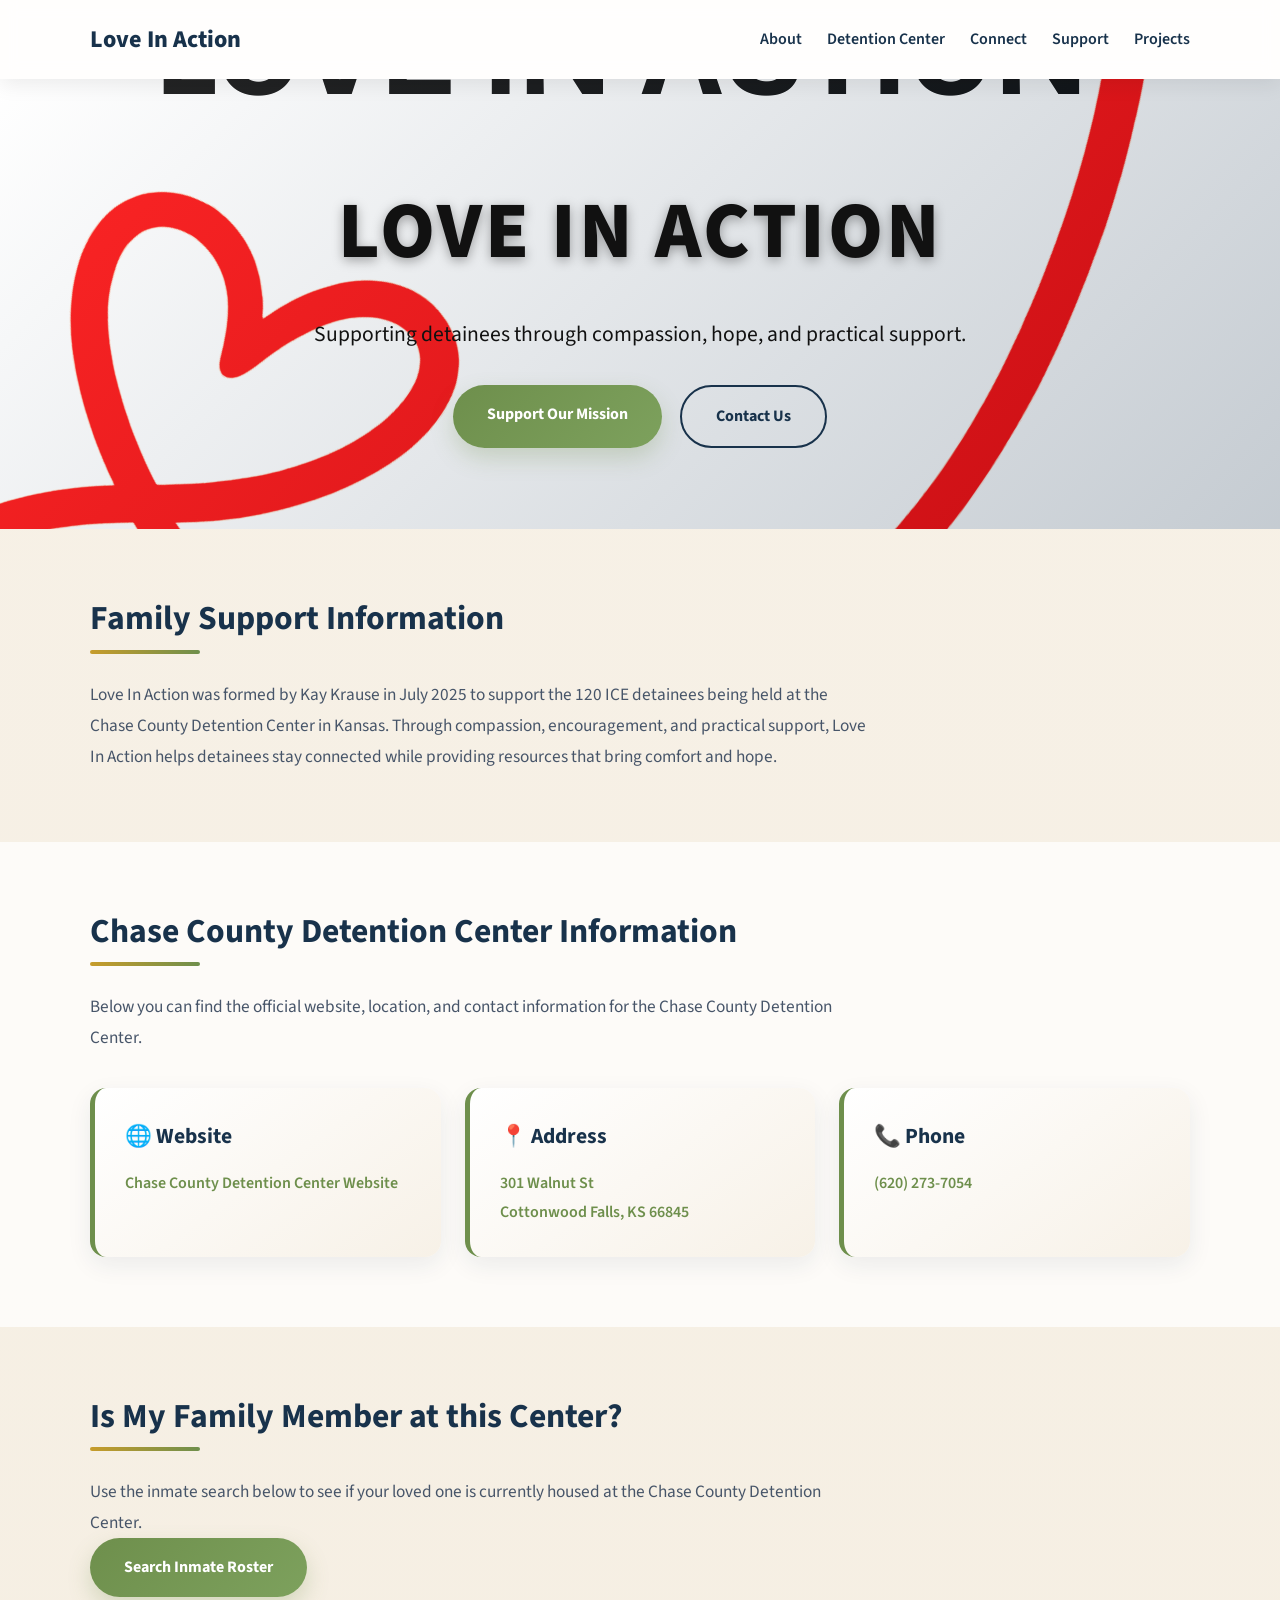
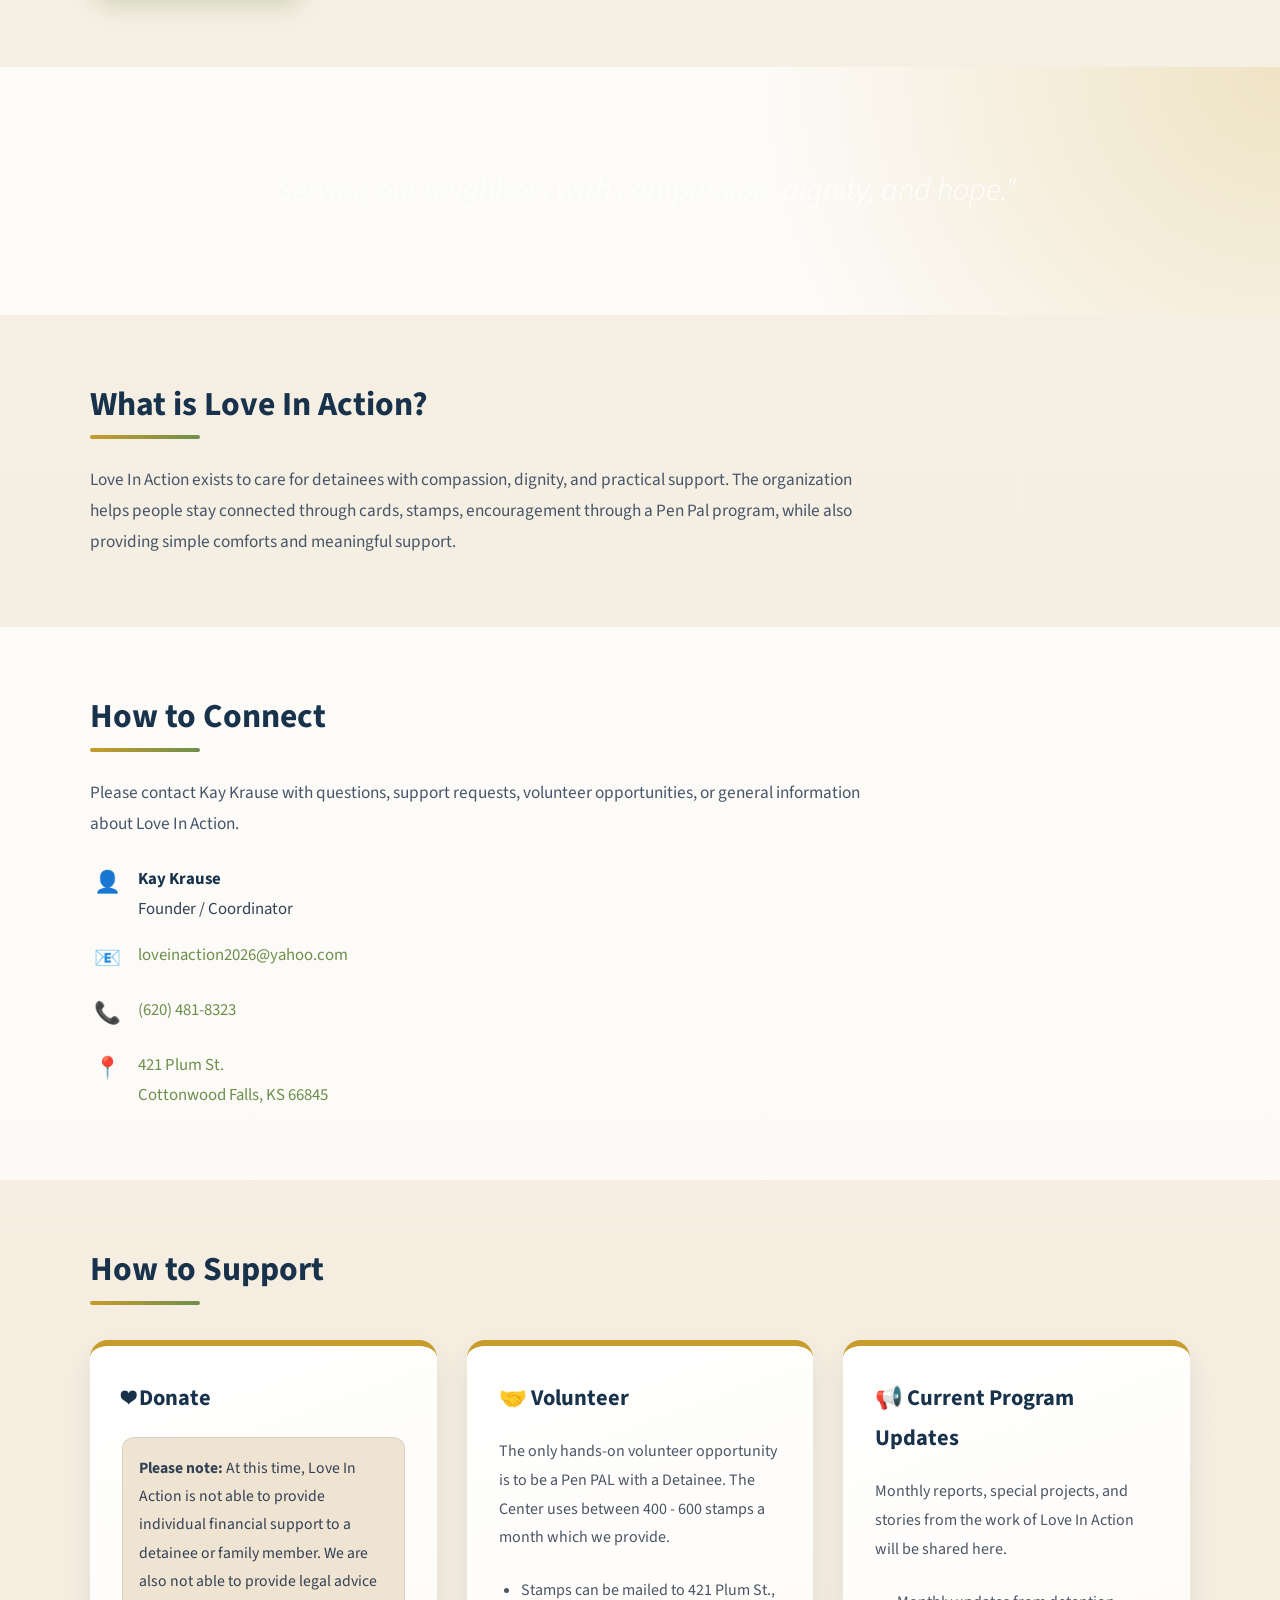
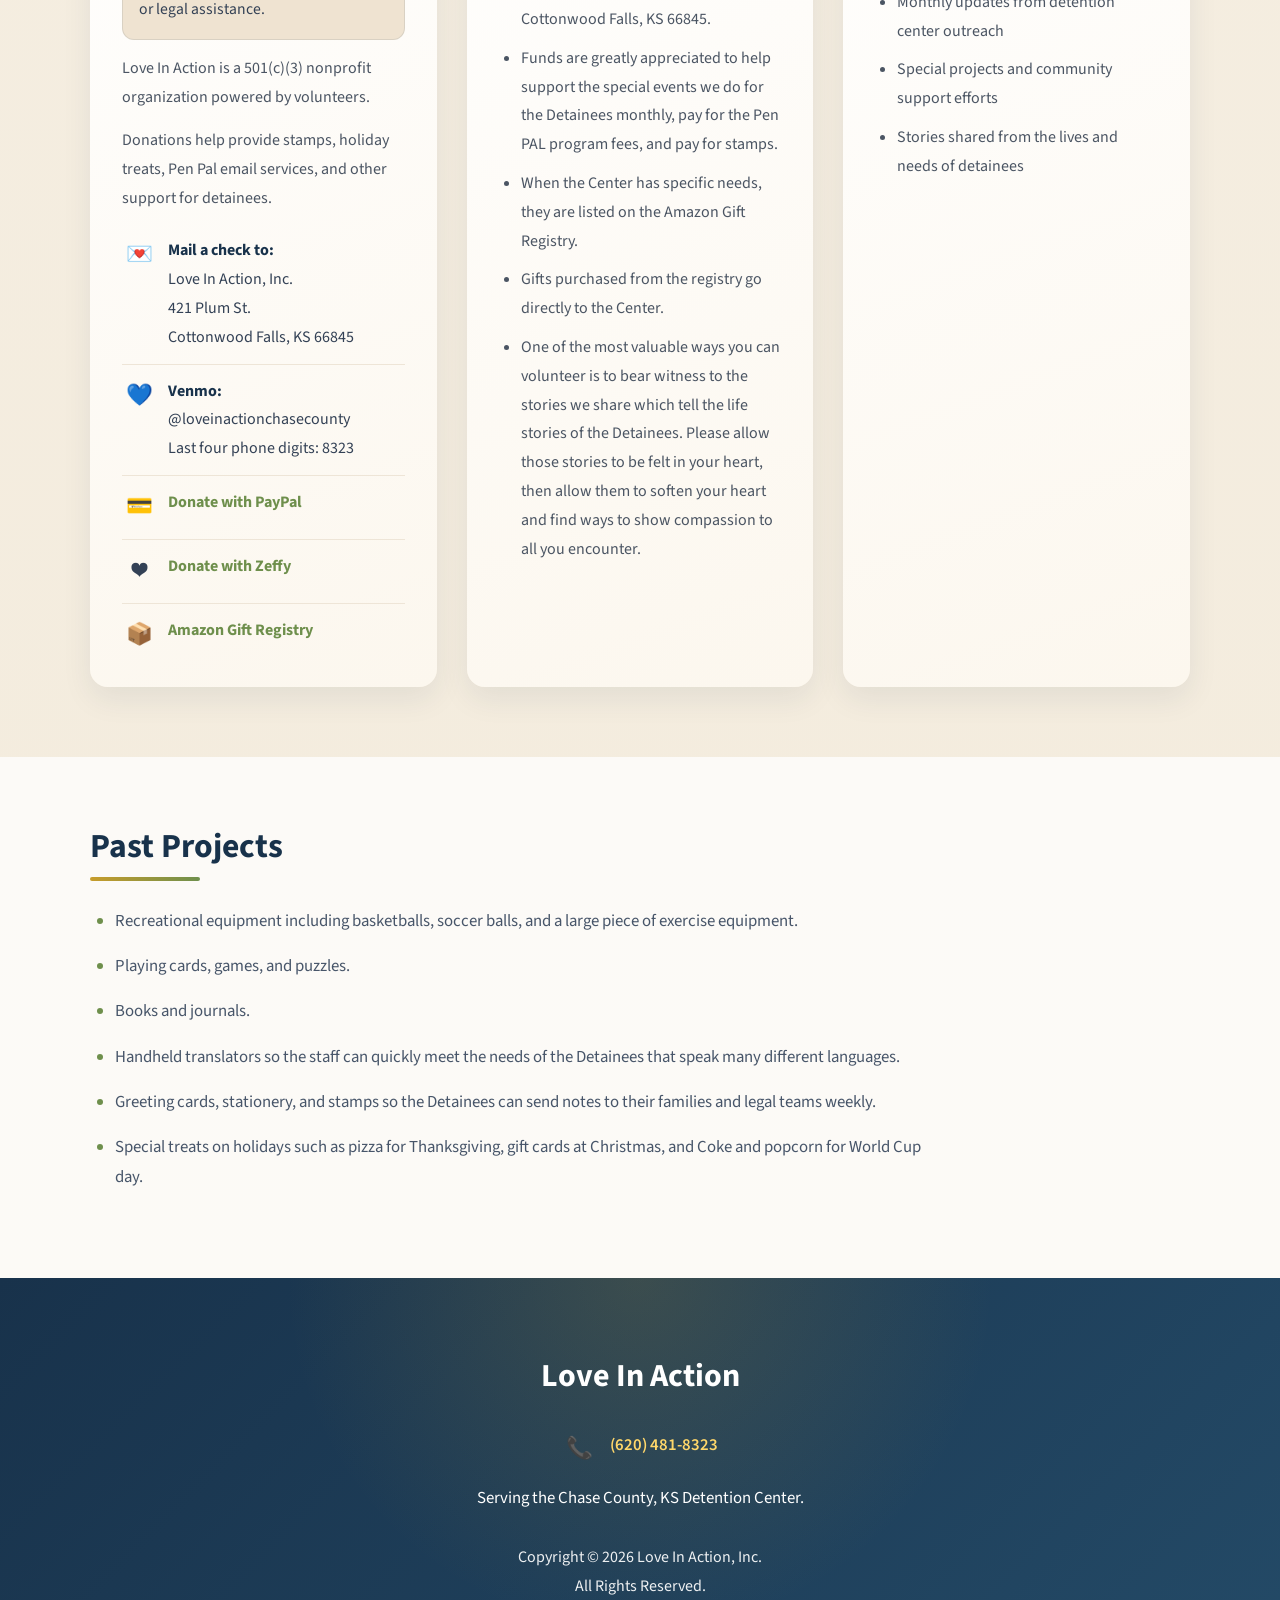
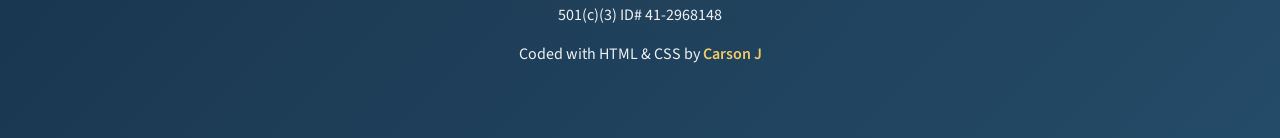
==== Love In Action/loveinaction.html @ fd1e472f "Add files via upload" ====
<!--
  Copyright (c) 2026 Love In Action, LLC. All rights reserved.
  Proprietary and Confidential. Unauthorized copying or distribution is strictly prohibited.
-->

<!DOCTYPE html>
<html lang="en">

<head>

    <meta charset="UTF-8">

    <meta name="viewport" content="width=device-width, initial-scale=1.0">

    <title>Love In Action</title>


    <meta name="description"
        content="Love In Action provides compassion, encouragement, and practical support for detainees at the Chase County Detention Center.">


    <link rel="preconnect" href="https://fonts.googleapis.com">

    <link rel="preconnect" href="https://fonts.gstatic.com" crossorigin>


    <link href="https://fonts.googleapis.com/css2?family=Source+Sans+3:wght@300;400;600;700;800&display=swap"
        rel="stylesheet">


    <link rel="stylesheet" href="style.css">


</head>



<body>


    <!-- Navigation -->

    <nav class="navbar">

        <div class="container nav-container">


            <a href="#" class="logo">
                Love In Action
            </a>


            <ul class="nav-links">

                <li>
                    <a href="#about">
                        About
                    </a>
                </li>


                <li>
                    <a href="#detention">
                        Detention Center
                    </a>
                </li>


                <li>
                    <a href="#connect">
                        Connect
                    </a>
                </li>


                <li>
                    <a href="#support">
                        Support
                    </a>
                </li>


                <li>
                    <a href="#projects">
                        Projects
                    </a>
                </li>


            </ul>


        </div>

    </nav>




    <!-- Hero Section -->


    <header class="hero">


        <img src="loveinactionbanner.png" alt="Love In Action Banner">



        <div class="overlay"></div>




        <div class="hero-content">


            <h1>
                LOVE IN ACTION
            </h1>



            <p>
                Supporting detainees through compassion, hope,
                and practical support.
            </p>




            <div class="hero-buttons">


                <a href="#support" class="big-link">
                    Support Our Mission
                </a>



                <a href="#connect" class="hero-secondary">
                    Contact Us
                </a>



            </div>



        </div>



    </header>
    <!-- About Love In Action -->

    <section id="about">

        <div class="container">


            <h2 class="section-title">
                Family Support Information
            </h2>


            <div class="divider"></div>



            <p class="lead">

                Love In Action was formed by Kay Krause in July 2025 to support
                the 120 ICE detainees being held at the Chase County Detention
                Center in Kansas.

                Through compassion, encouragement, and practical support,
                Love In Action helps detainees stay connected while providing
                resources that bring comfort and hope.

            </p>


        </div>

    </section>






    <!-- Detention Center Information -->


    <section id="detention">


        <div class="container">



            <h2 class="section-title">
                Chase County Detention Center Information
            </h2>



            <div class="divider"></div>



            <p class="lead">

                Below you can find the official website, location, and contact
                information for the Chase County Detention Center.

            </p>




            <div class="info-grid">



                <div class="info-card">


                    <h3>
                        🌐 Website
                    </h3>



                    <a href="https://chasejail.com" target="_blank">

                        Chase County Detention Center Website

                    </a>



                </div>







                <div class="info-card">


                    <h3>
                        📍 Address
                    </h3>



                    <a href="https://www.google.com/maps/place/Chase+County+Detention+Center/" target="_blank">


                        301 Walnut St
                        <br>
                        Cottonwood Falls, KS 66845


                    </a>



                </div>








                <div class="info-card">


                    <h3>
                        📞 Phone
                    </h3>



                    <a href="tel:+16202737054">

                        (620) 273-7054

                    </a>



                </div>





            </div>



        </div>


    </section>







    <!-- Inmate Search -->


    <section>


        <div class="container">



            <h2 class="section-title">

                Is My Family Member at this Center?

            </h2>



            <div class="divider"></div>



            <p class="lead">


                Use the inmate search below to see if your loved one is
                currently housed at the Chase County Detention Center.


            </p>




            <a class="big-link" href="http://inmates.bluhorse.com/#" target="_blank">


                Search Inmate Roster


            </a>




        </div>



    </section>
    <!-- Quote Section -->

    <section class="quote">


        <p>
            "Serving our neighbors with compassion, dignity, and hope."
        </p>


    </section>







    <!-- What is Love In Action -->


    <section>


        <div class="container">



            <h2 class="section-title">
                What is Love In Action?
            </h2>



            <div class="divider"></div>




            <p class="lead">

                Love In Action exists to care for detainees with compassion,
                dignity, and practical support.

                The organization helps people stay connected through cards,
                stamps, encouragement through a Pen Pal program, while also
                providing simple comforts and meaningful support.

            </p>




        </div>



    </section>








    <!-- Connect Section -->


    <section id="connect" class="contact-section">


        <div class="container">



            <h2 class="section-title">

                How to Connect

            </h2>




            <div class="divider"></div>





            <p class="lead">

                Please contact Kay Krause with questions, support requests,
                volunteer opportunities, or general information about
                Love In Action.

            </p>







            <div class="contact-list">






                <div class="contact-item">


                    <div class="contact-icon">
                        👤
                    </div>



                    <div>

                        <strong>
                            Kay Krause
                        </strong>


                        <br>


                        Founder / Coordinator


                    </div>



                </div>









                <div class="contact-item">


                    <div class="contact-icon">
                        📧
                    </div>



                    <div>


                        <a href="mailto:loveinaction2026@yahoo.com">

                            loveinaction2026@yahoo.com

                        </a>


                    </div>



                </div>









                <div class="contact-item">


                    <div class="contact-icon">
                        📞
                    </div>



                    <div>


                        <a href="tel:+16204818323">

                            (620) 481-8323

                        </a>


                    </div>



                </div>









                <div class="contact-item">


                    <div class="contact-icon">
                        📍
                    </div>



                    <div>



                        <a href="https://www.google.com/maps/place/421+Plum+St,+Cottonwood+Falls,+KS+66845"
                            target="_blank">


                            421 Plum St.
                            <br>
                            Cottonwood Falls, KS 66845


                        </a>




                    </div>



                </div>





            </div>




        </div>



    </section>
    <!-- Support Section -->

    <section id="support">


        <div class="container">



            <h2 class="section-title">

                How to Support

            </h2>



            <div class="divider"></div>





            <div class="support-grid">







                <!-- Donate Box -->


                <div class="support-box">


                    <h3>
                        ❤️ Donate
                    </h3>





                    <div class="support-note">


                        <strong>
                            Please note:
                        </strong>


                        At this time, Love In Action is not able to provide
                        individual financial support to a detainee or family
                        member. We are also not able to provide legal advice
                        or legal assistance.



                    </div>







                    <p>

                        Love In Action is a 501(c)(3) nonprofit organization
                        powered by volunteers.

                    </p>





                    <p>

                        Donations help provide stamps, holiday treats,
                        Pen Pal email services, and other support for detainees.

                    </p>







                    <div class="support-list">





                        <div class="support-item">


                            <div class="contact-icon">
                                💌
                            </div>


                            <div>

                                <strong>
                                    Mail a check to:
                                </strong>

                                <br>

                                Love In Action, Inc.

                                <br>

                                421 Plum St.

                                <br>

                                Cottonwood Falls, KS 66845


                            </div>


                        </div>








                        <div class="support-item">


                            <div class="contact-icon">
                                💙
                            </div>


                            <div>


                                <strong>
                                    Venmo:
                                </strong>

                                @loveinactionchasecounty

                                <br>

                                Last four phone digits: 8323


                            </div>


                        </div>








                        <div class="support-item">


                            <div class="contact-icon">
                                💳
                            </div>


                            <div>


                                <a class="support-link"
                                    href="https://www.paypal.com/donate?hosted_button_id=HRTGHYSHV28CL" target="_blank">


                                    Donate with PayPal


                                </a>


                            </div>


                        </div>








                        <div class="support-item">


                            <div class="contact-icon">
                                ❤️
                            </div>


                            <div>


                                <a class="support-link"
                                    href="https://www.zeffy.com/en-US/donation-form/donate-to-support-detainees"
                                    target="_blank">


                                    Donate with Zeffy


                                </a>


                            </div>


                        </div>








                        <div class="support-item">


                            <div class="contact-icon">
                                📦
                            </div>


                            <div>


                                <a class="support-link"
                                    href="https://www.amazon.com/registries/gl/guest-view/3J2NM0H5QMDOJ"
                                    target="_blank">


                                    Amazon Gift Registry


                                </a>


                            </div>


                        </div>






                    </div>




                </div>









                <!-- Volunteer Box -->



                <div class="support-box">


                    <h3>
                        🤝 Volunteer
                    </h3>





                    <p>

                        The only hands-on volunteer opportunity is to be a Pen PAL
                        with a Detainee.

                        The Center uses between 400 - 600 stamps a month which
                        we provide.

                    </p>






                    <ul>


                        <li>

                            Stamps can be mailed to
                            421 Plum St., Cottonwood Falls, KS 66845.

                        </li>



                        <li>

                            Funds are greatly appreciated to help support the
                            special events we do for the Detainees monthly,
                            pay for the Pen PAL program fees, and pay for stamps.

                        </li>




                        <li>

                            When the Center has specific needs, they are listed
                            on the Amazon Gift Registry.

                        </li>




                        <li>

                            Gifts purchased from the registry go directly to
                            the Center.

                        </li>




                        <li>

                            One of the most valuable ways you can volunteer is
                            to bear witness to the stories we share which tell
                            the life stories of the Detainees.

                            Please allow those stories to be felt in your heart,
                            then allow them to soften your heart and find ways
                            to show compassion to all you encounter.

                        </li>



                    </ul>




                </div>









                <!-- Program Updates -->



                <div class="support-box">


                    <h3>
                        📢 Current Program Updates
                    </h3>




                    <p>

                        Monthly reports, special projects, and stories from the
                        work of Love In Action will be shared here.

                    </p>





                    <ul>


                        <li>
                            Monthly updates from detention center outreach
                        </li>


                        <li>
                            Special projects and community support efforts
                        </li>


                        <li>
                            Stories shared from the lives and needs of detainees
                        </li>


                    </ul>





                </div>





            </div>




        </div>



    </section>
    <!-- Past Projects -->

    <section id="projects">


        <div class="container">


            <h2 class="section-title">

                Past Projects

            </h2>



            <div class="divider"></div>





            <ul class="project-list">


                <li>

                    Recreational equipment including basketballs, soccer balls,
                    and a large piece of exercise equipment.

                </li>




                <li>

                    Playing cards, games, and puzzles.

                </li>





                <li>

                    Books and journals.

                </li>





                <li>

                    Handheld translators so the staff can quickly meet the needs
                    of the Detainees that speak many different languages.

                </li>





                <li>

                    Greeting cards, stationery, and stamps so the Detainees can
                    send notes to their families and legal teams weekly.

                </li>





                <li>

                    Special treats on holidays such as pizza for Thanksgiving,
                    gift cards at Christmas, and Coke and popcorn for World Cup day.

                </li>




            </ul>





        </div>


    </section>









    <!-- Footer -->


    <footer>



        <div class="container">



            <div class="footer-content">






                <h2 class="footerh2">

                    Love In Action

                </h2>







                <div class="footer-contact">






                    <div class="contact-item">


                        <div class="contact-icon">

                            📞

                        </div>



                        <div>


                            <a href="tel:+16204818323">

                                (620) 481-8323

                            </a>


                        </div>



                    </div>








                    <div class="contact-item">


                        <div>


                            Serving the Chase County, KS Detention Center.

                        </div>


                    </div>






                </div>









                <p>


                    Copyright © 2026 Love In Action, Inc.

                    <br>

                    All Rights Reserved.

                    <br>

                    501(c)(3) ID# 41-2968148


                </p>









                <p>


                    Coded with HTML & CSS by


                    <a href="https://www.youtube.com/@hisqueezy" target="_blank">


                        Carson J


                    </a>



                </p>






            </div>





        </div>



    </footer>







</body>

</html>
---- Love In Action/style.css ----
/*
 * Copyright (c) 2026 Love In Action, LLC. All rights reserved.
 * Proprietary and Confidential. Unauthorized copying or distribution is strictly prohibited.
 */


/* ==========================
   LOVE IN ACTION WEBSITE
   CSS PART 1
========================== */


:root {

    --navy: #18324b;
    --green: #6e8f4c;
    --gold: #c79c2b;
    --cream: #f7f1e7;
    --white: #ffffff;
    --text: #334155;
    --soft: #efe3d1;

}






/* Reset */


* {

    margin: 0;
    padding: 0;
    box-sizing: border-box;

}





html {

    scroll-behavior: smooth;

}





body {

    font-family: 'Source Sans 3', sans-serif;

    background:
    linear-gradient(
        180deg,
        var(--cream),
        #f3ebdc
    );

    color: var(--text);

    line-height: 1.8;

    -webkit-font-smoothing: antialiased;

}






img {

    max-width: 100%;

    display: block;

}






a {

    color: var(--green);

    text-decoration: none;

    transition: 0.25s ease;

}





a:hover {

    color: var(--navy);

}







/* Container */


.container {

    width: min(1100px, 92%);

    margin: auto;

}







/* Sections */


section {

    padding: 70px 0;

}





section:nth-child(even) {

    background:
    rgba(
        255,
        255,
        255,
        0.75
    );

}







/* Navigation */


.navbar {

    position: sticky;

    top: 0;

    z-index: 100;

    background:
    rgba(
        255,
        255,
        255,
        0.92
    );

    backdrop-filter: blur(8px);

    box-shadow:
    0 5px 20px rgba(0,0,0,0.08);

}







.nav-container {

    display: flex;

    justify-content: space-between;

    align-items: center;

    padding: 18px 0;

}







.logo {

    font-size: 1.5rem;

    font-weight: 800;

    color: var(--navy);

}







.nav-links {

    list-style: none;

    display: flex;

    gap: 25px;

}







.nav-links a {

    font-weight: 600;

    color: var(--navy);

}







.nav-links a:hover {

    color: var(--green);

}







/* Titles */


.section-title {

    font-size: 2.1rem;

    color: var(--navy);

    font-weight: 700;

    line-height: 1.2;

    margin-bottom: 10px;

}







.divider {

    width: 110px;

    height: 4px;

    background:
    linear-gradient(
        90deg,
        var(--gold),
        var(--green)
    );

    border-radius: 50px;

    margin-bottom: 25px;

}







.lead {

    max-width: 780px;

    font-size: 1.08rem;

    color: #475569;

}

/* ==========================
   CSS PART 2
   HERO + QUOTE
========================== */





/* Hero Section */


.hero {

    position: relative;

    height: 450px;

    overflow: hidden;

    display: flex;

    justify-content: center;

    align-items: center;

}







.hero img {

    position: absolute;

    inset: 0;

    width: 100%;

    height: 100%;

    object-fit: cover;

    filter:
    saturate(1.15)
    brightness(1.05);

}







.overlay {

    position: absolute;

    inset: 0;


    background:
    linear-gradient(
        135deg,
        rgba(255,255,255,0.15),
        rgba(24,50,75,0.25)
    );

}







.hero-content {

    position: relative;

    z-index: 2;

    text-align: center;

    color: #111;

    padding: 20px;

}







.hero-content h1 {

    font-size:
    clamp(
        2.8rem,
        7vw,
        5rem
    );


    font-weight: 800;

    letter-spacing: 3px;

    margin-bottom: 12px;


    text-shadow:
    0 3px 12px rgba(0,0,0,0.35);

}







.hero-content p {

    font-size: 1.35rem;

    font-weight: 400;

    max-width: 700px;

    margin: auto;

}







/* Hero Buttons */


.hero-buttons {

    margin-top: 30px;

    display: flex;

    justify-content: center;

    gap: 18px;

    flex-wrap: wrap;

}







.big-link {


    display: inline-block;


    padding:
    15px 34px;


    background:
    linear-gradient(
        135deg,
        var(--green),
        #7da15d
    );


    color: white;


    font-weight: 700;


    border-radius: 999px;


    box-shadow:
    0 10px 22px rgba(110,143,76,0.25);


    transition: 0.3s ease;


}







.big-link:hover {

    background:
    linear-gradient(
        135deg,
        var(--navy),
        #294f6e
    );

    color:white;

    transform:
    translateY(-3px);

}







.hero-secondary {


    display: inline-block;


    padding:
    15px 34px;


    border-radius:999px;


    border:
    2px solid var(--navy);


    color:var(--navy);


    font-weight:700;


    transition:0.3s ease;


}







.hero-secondary:hover {


    background:var(--navy);

    color:white;


}










/* Quote Section */


.quote {


    padding:
    95px 25px;


    text-align:center;


    background:
    linear-gradient(
        135deg,
        var(--navy),
        #2b4e6b
    );


    color:white;


    position:relative;


    overflow:hidden;


}







.quote::before {


    content:"";


    position:absolute;


    inset:0;


    background:
    radial-gradient(
        circle at top right,
        rgba(199,156,43,0.25),
        transparent 40%
    );


}







.quote p {


    position:relative;


    z-index:1;


    font-size:2rem;


    font-style:italic;


    font-weight:300;


    max-width:850px;


    margin:auto;


}

/* ==========================
   CSS PART 3
   CARDS + CONTACT + SUPPORT
========================== */






/* Detention Info Cards */


.info-grid {

    display:grid;

    grid-template-columns:
    repeat(
        auto-fit,
        minmax(260px,1fr)
    );

    gap:24px;

    margin-top:35px;

}







.info-card {

    padding:30px;


    background:
    linear-gradient(
        145deg,
        #ffffff,
        #f7f1e7
    );


    border-left:
    5px solid var(--green);


    border-radius:16px;


    box-shadow:
    0 8px 24px rgba(24,50,75,0.08);


    transition:0.3s ease;


}







.info-card:hover {


    transform:
    translateY(-5px);


    box-shadow:
    0 16px 35px rgba(24,50,75,0.14);


}







.info-card h3 {


    color:var(--navy);


    font-size:1.35rem;


    margin-bottom:12px;


}







.info-card a {


    display:block;


    font-weight:600;


}









/* Contact Section */


.contact-list {


    display:flex;


    flex-direction:column;


    gap:16px;


    margin-top:25px;


}







.contact-item {


    display:flex;


    align-items:flex-start;


    gap:14px;


    font-size:1.05rem;


}







.contact-icon {


    width:34px;


    text-align:center;


    font-size:1.35rem;


    flex-shrink:0;


}







.contact-item strong {


    color:var(--navy);


}









/* Support Grid */


.support-grid {


    display:grid;


    grid-template-columns:
    repeat(
        auto-fit,
        minmax(280px,1fr)
    );


    gap:30px;


    margin-top:35px;


}







.support-box {


    padding:32px;


    background:
    linear-gradient(
        160deg,
        #ffffff,
        #fcf7ee
    );


    border-top:
    6px solid var(--gold);


    border-radius:18px;


    box-shadow:
    0 12px 30px rgba(24,50,75,0.08);


    display:flex;


    flex-direction:column;


    gap:14px;


}







.support-box h3 {


    color:var(--navy);


    font-size:1.4rem;


    margin-bottom:5px;


}







.support-box p,
.support-box li {


    color:#4b5563;


}







.support-box ul {


    padding-left:22px;


    margin-top:10px;


}







.support-box li {


    margin-bottom:10px;


}









/* Donation Notice */


.support-note {


    background:
    var(--soft);


    border:
    1px solid rgba(24,50,75,0.1);


    padding:16px;


    border-radius:12px;


    font-size:.98rem;


}









/* Support Items */


.support-list {


    display:flex;


    flex-direction:column;


    gap:12px;


    margin-top:10px;


}







.support-item {


    display:flex;


    align-items:flex-start;


    gap:12px;


    padding-top:12px;


    border-top:
    1px solid #eee5d7;


}







.support-item:first-child {


    border-top:none;


    padding-top:0;


}







.support-item strong {


    color:var(--navy);


}







.support-link {


    font-weight:700;


}

/* ==========================
   CSS PART 4
   PROJECTS + FOOTER
========================== */






/* Past Projects */


.project-list {


    max-width:850px;


    padding-left:25px;


    margin-top:25px;


}







.project-list li {


    margin-bottom:15px;


    color:#475569;


    font-size:1.05rem;


}







.project-list li::marker {


    color:var(--green);


    font-weight:bold;


}









/* Footer */


footer {


    background:
    linear-gradient(
        135deg,
        var(--navy),
        #244b68
    );


    color:white;


    padding:
    70px 20px 60px;


    text-align:center;


    position:relative;


    overflow:hidden;


}







footer::before {


    content:"";


    position:absolute;


    inset:0;


    background:
    radial-gradient(
        circle at top center,
        rgba(199,156,43,0.18),
        transparent 45%
    );


}







.footer-content {


    max-width:600px;


    margin:auto;


    position:relative;


    z-index:1;


}







.footerh2 {


    font-size:2rem;


    margin-bottom:15px;


}







.footer-contact {


    display:flex;


    flex-direction:column;


    align-items:center;


    gap:14px;


    margin:
    25px auto 30px;


}







.footer-contact .contact-item {


    justify-content:center;


    text-align:center;


}







footer p {


    opacity:.92;


    margin:10px 0;


}







footer a {


    color:#ffd76a;


    font-weight:600;


}







footer a:hover {


    color:white;


}

/* ==========================
   CSS PART 5
   MOBILE + FINAL TOUCHES
========================== */





/* Smooth Button Animation */


.big-link,
.hero-secondary,
.info-card,
.support-box {

    transition:
    transform 0.3s ease,
    box-shadow 0.3s ease;

}








/* Mobile Responsive */


@media (max-width:768px) {



    .navbar {

        position:relative;

    }




    .nav-container {


        flex-direction:column;


        gap:15px;


    }






    .nav-links {


        flex-wrap:wrap;


        justify-content:center;


        gap:15px;


    }







    .hero {


        height:350px;


    }







    .hero-content h1 {


        font-size:2.5rem;


        letter-spacing:1px;


    }







    .hero-content p {


        font-size:1.1rem;


    }







    .hero-buttons {


        flex-direction:column;


        align-items:center;


    }







    .big-link,
    .hero-secondary {


        width:90%;


        text-align:center;


    }







    .section-title {


        font-size:1.8rem;


    }







    .quote p {


        font-size:1.45rem;


    }







    .contact-item {


        font-size:1rem;


    }







    .support-grid,
    .info-grid {


        grid-template-columns:1fr;


    }





}









/* Small Phones */


@media (max-width:480px) {



    body {


        line-height:1.7;


    }







    .container {


        width:94%;


    }







    section {


        padding:50px 0;


    }







    .hero {


        height:300px;


    }







    .hero-content h1 {


        font-size:2rem;


    }







    .hero-content p {


        font-size:.95rem;


    }







    .support-box {


        padding:24px;


    }







    .info-card {


        padding:22px;


    }







    footer {


        padding:
        55px 15px;


    }


}
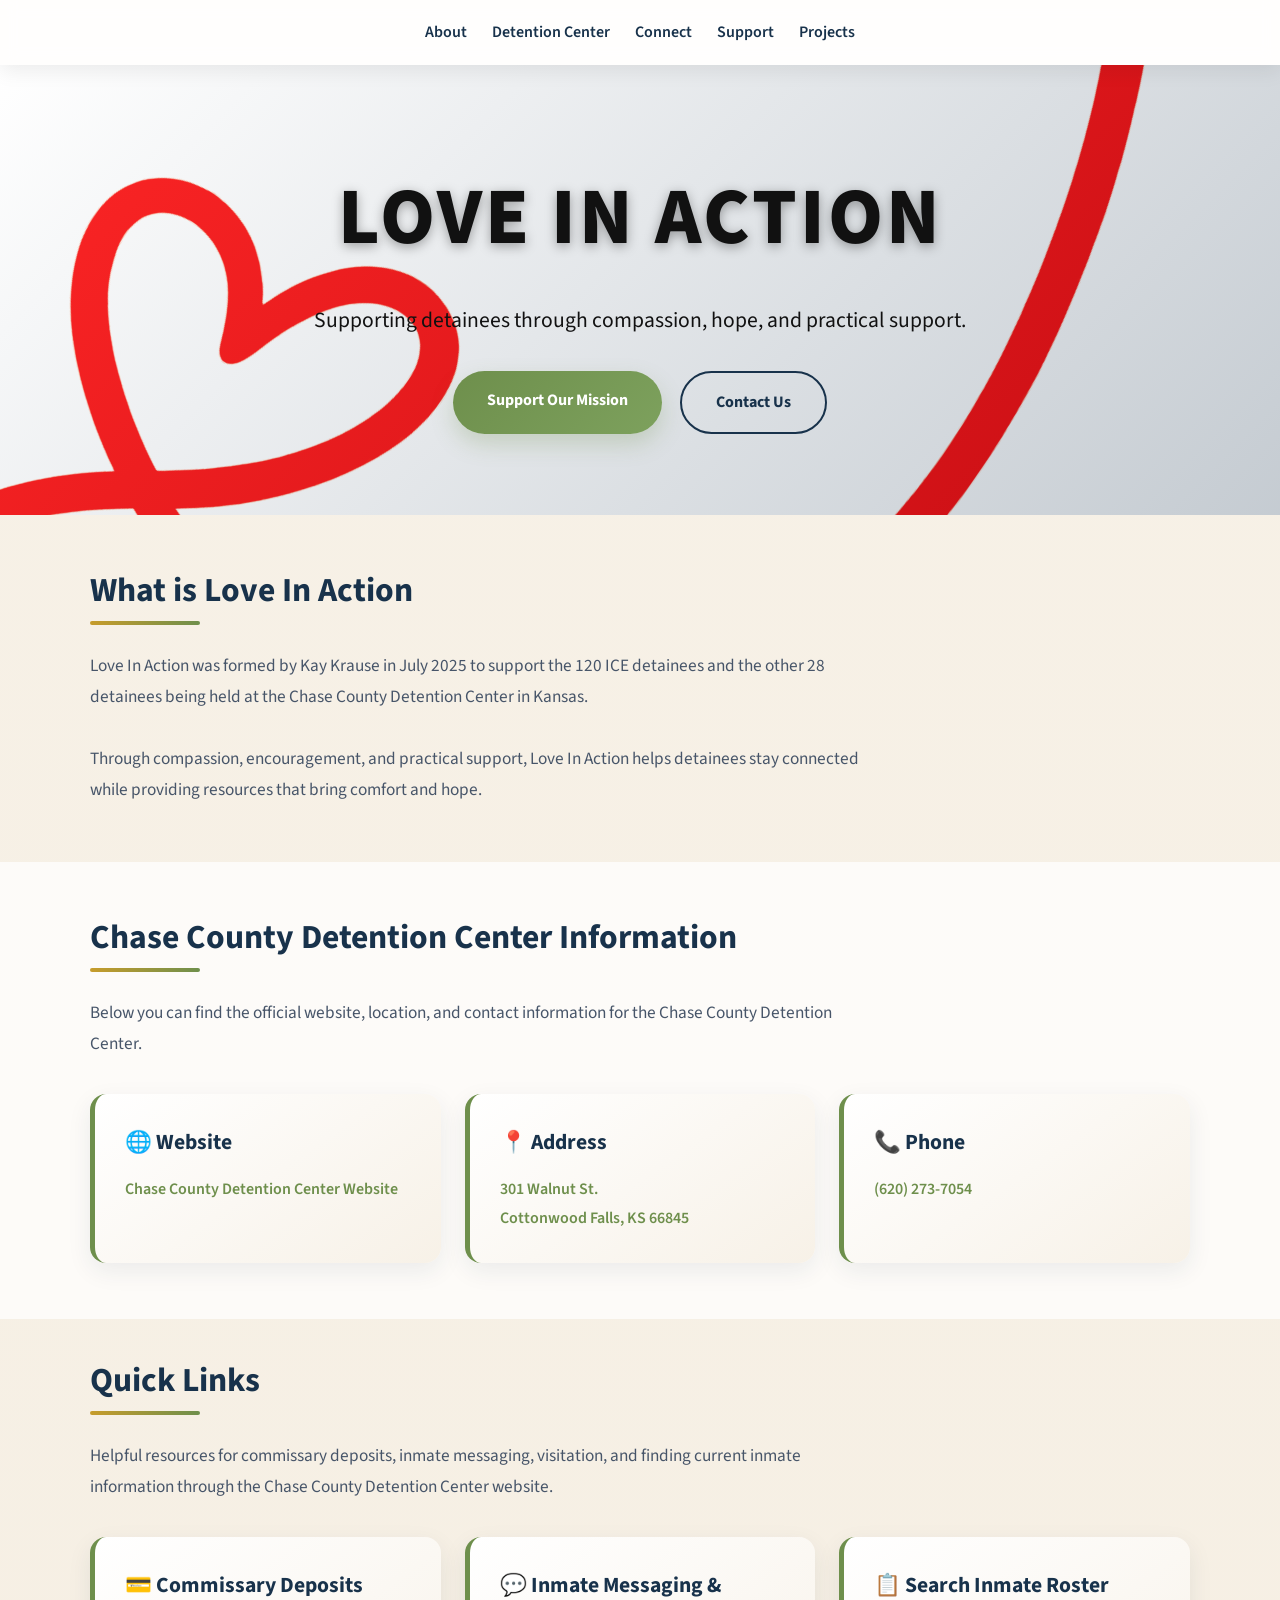
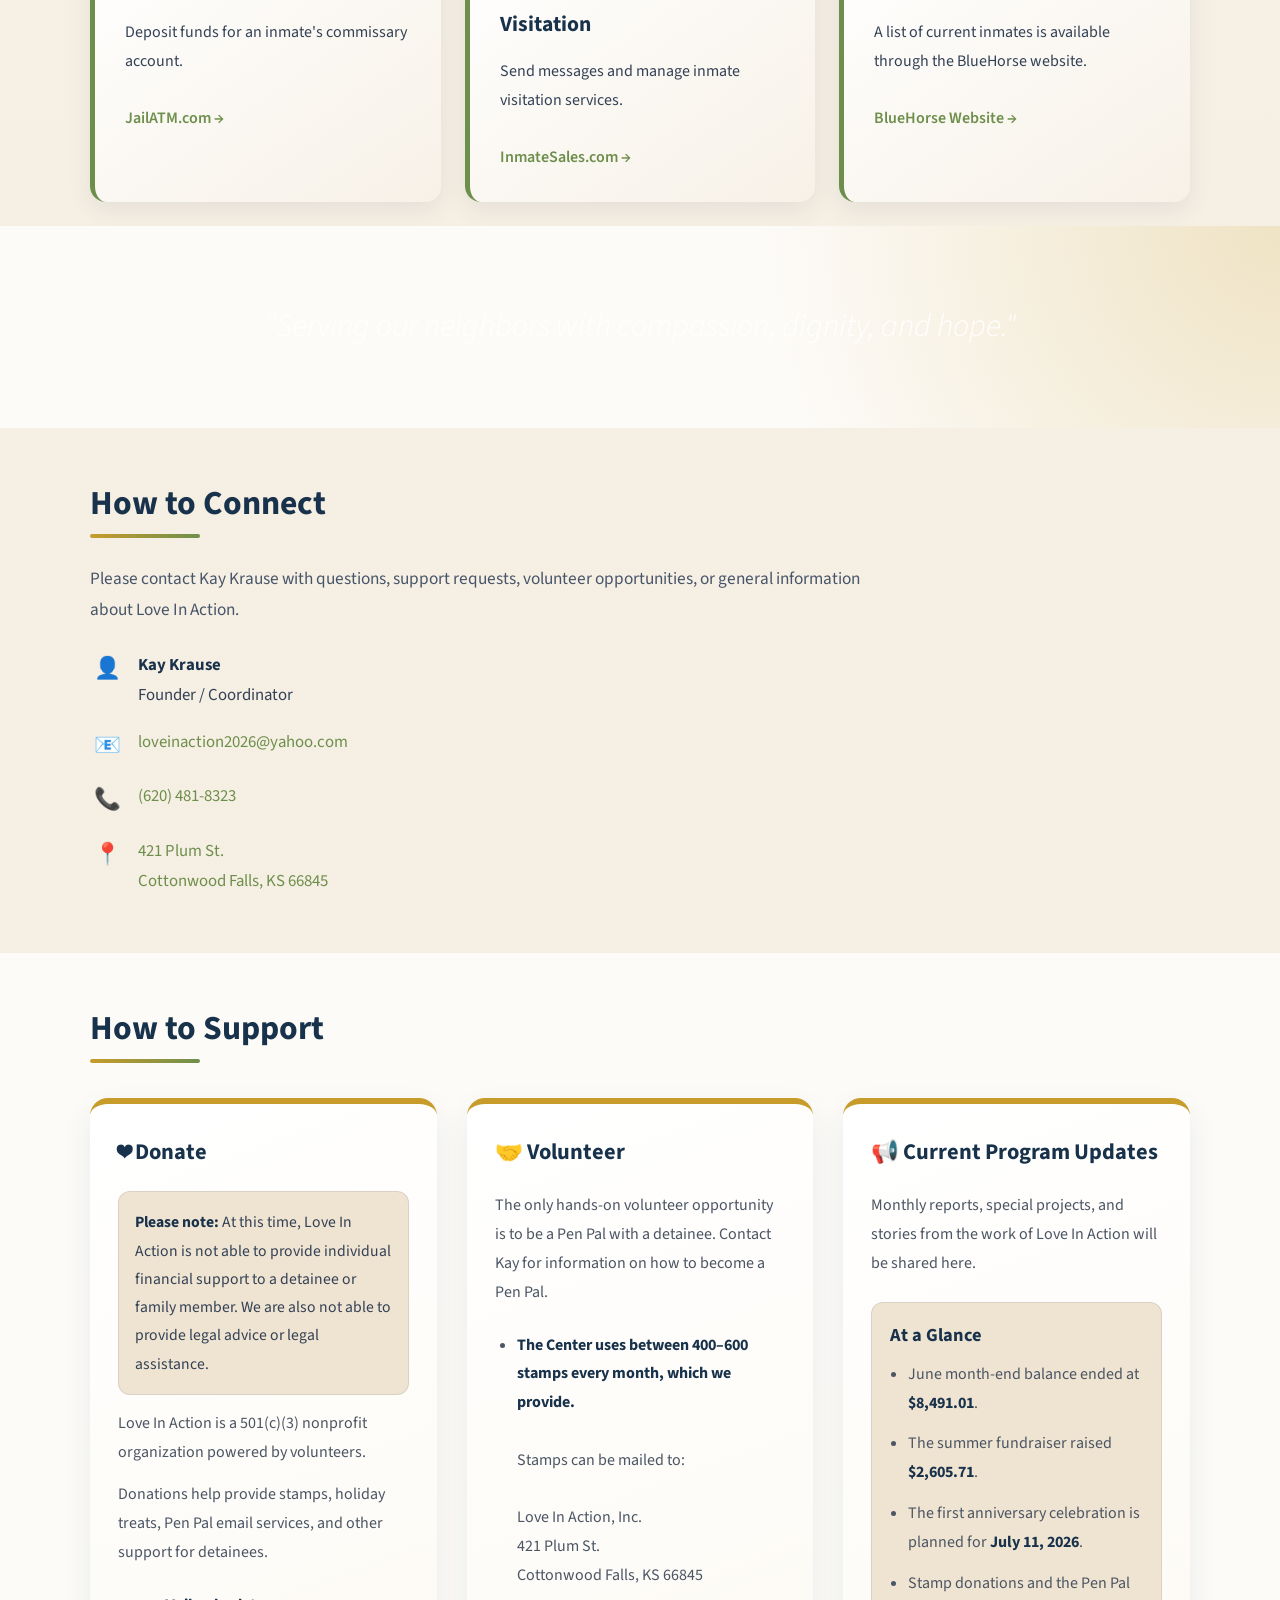
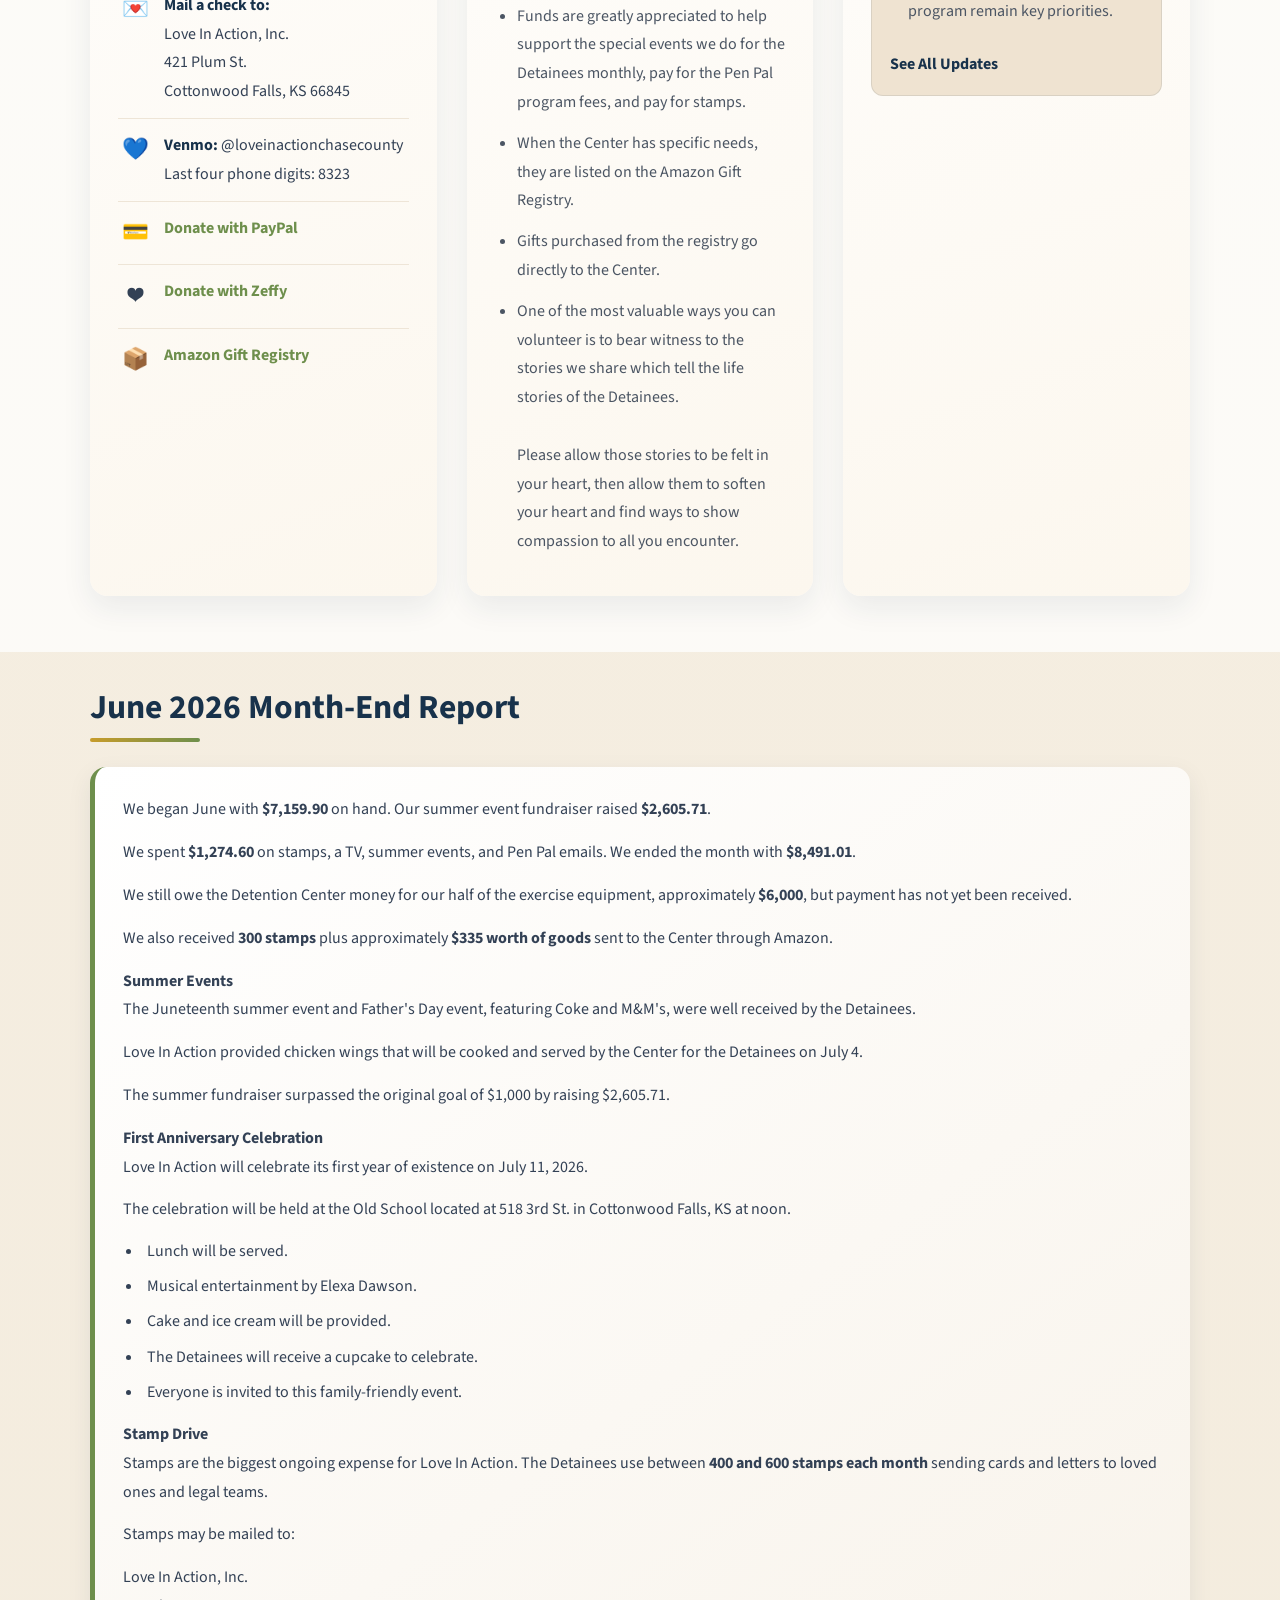
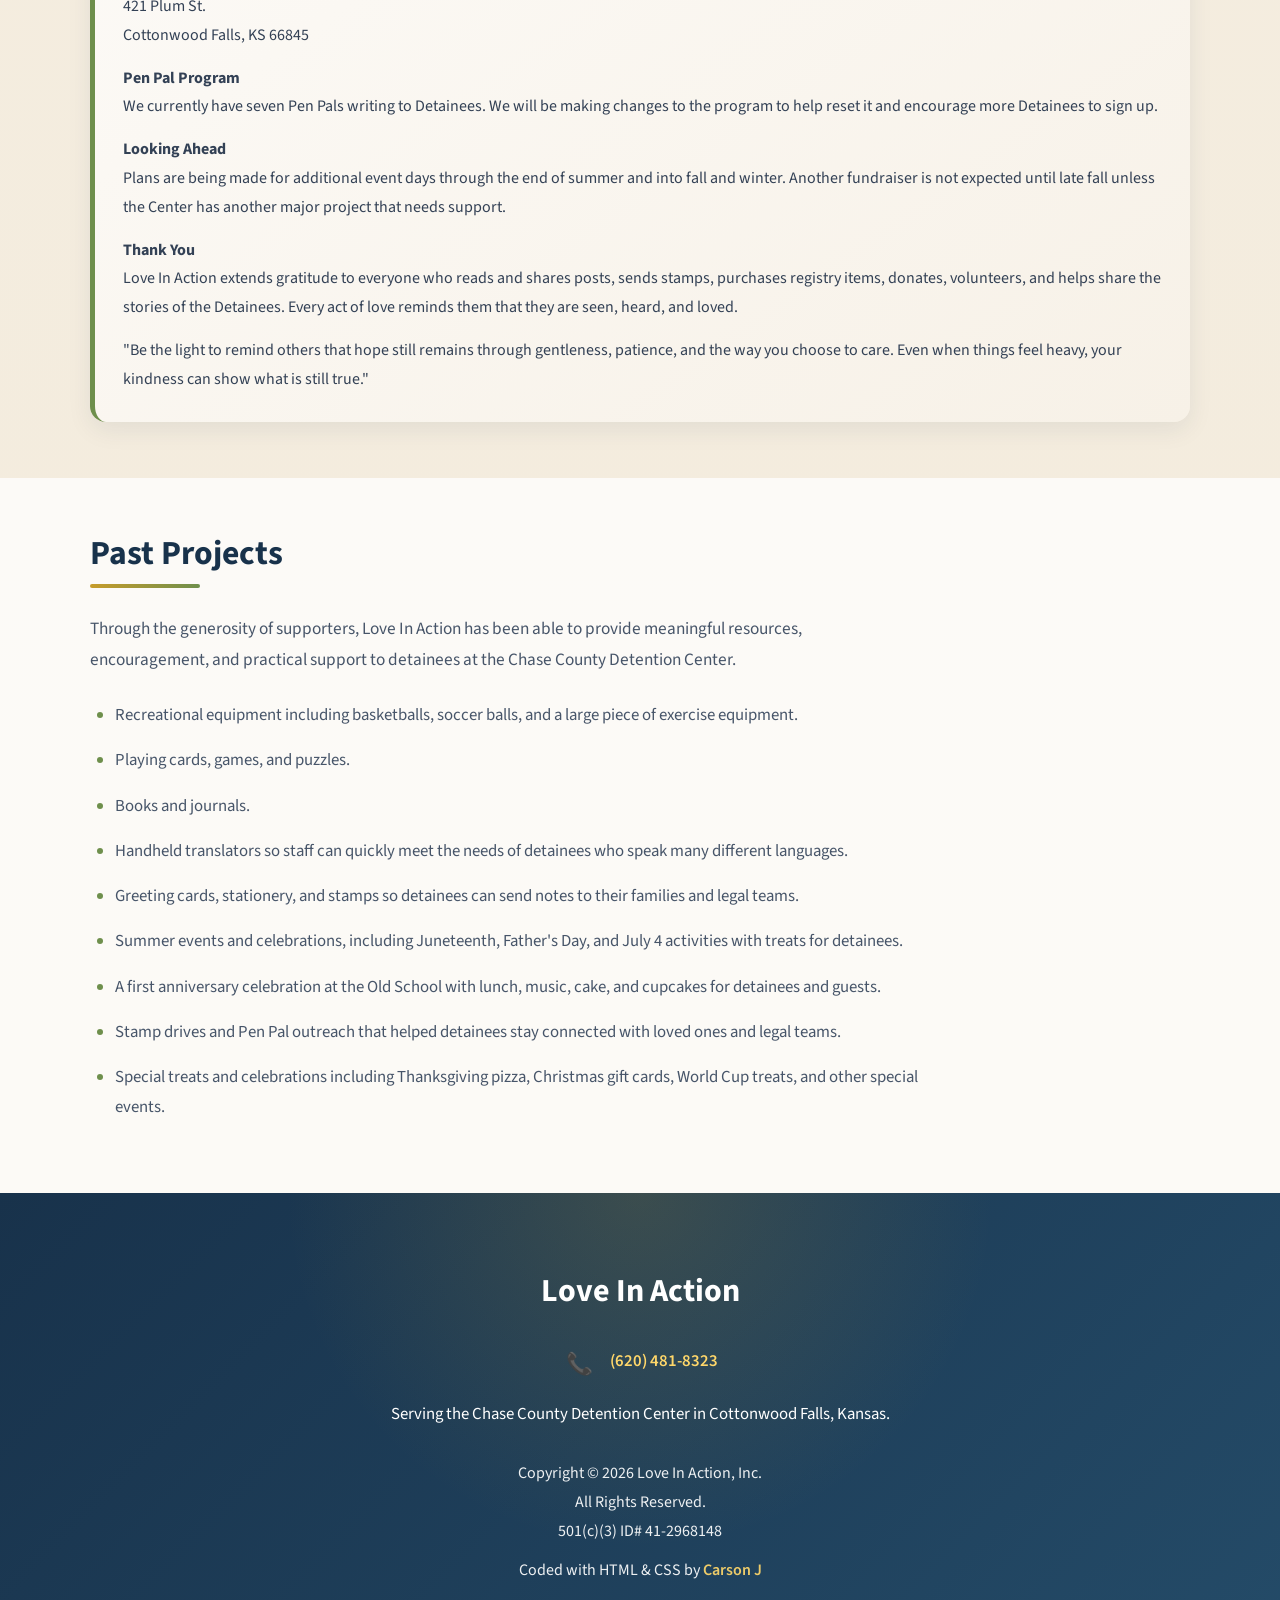
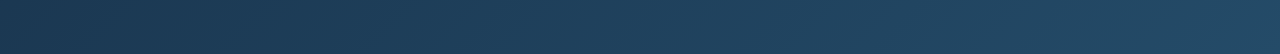
==== commit 43c1926b: "Add files via upload" ====
--- a/Love In Action/loveinaction.html
+++ b/Love In Action/loveinaction.html
@@ -1,5 +1,5 @@
 <!--
-  Copyright (c) 2026 Love In Action, LLC. All rights reserved.
+  Copyright (c) 2026 Love In Action, Inc. All rights reserved.
   Proprietary and Confidential. Unauthorized copying or distribution is strictly prohibited.
 -->
 
@@ -14,27 +14,21 @@
 
     <title>Love In Action</title>
 
-
     <meta name="description"
         content="Love In Action provides compassion, encouragement, and practical support for detainees at the Chase County Detention Center.">
 
-
     <link rel="preconnect" href="https://fonts.googleapis.com">
 
     <link rel="preconnect" href="https://fonts.gstatic.com" crossorigin>
-
 
     <link href="https://fonts.googleapis.com/css2?family=Source+Sans+3:wght@300;400;600;700;800&display=swap"
         rel="stylesheet">
 
-
     <link rel="stylesheet" href="style.css">
 
-
 </head>
 
 
-
 <body>
 
 
@@ -45,10 +39,7 @@
         <div class="container nav-container">
 
 
-            <a href="#" class="logo">
-                Love In Action
-            </a>
-
+            <!-- Removed Love In Action text from top bar -->
 
             <ul class="nav-links">
 
@@ -97,8 +88,8 @@
 
 
 
-    <!-- Hero Section -->
-
+
+    <!-- Hero Banner -->
 
     <header class="hero">
 
@@ -106,10 +97,7 @@
         <img src="loveinactionbanner.png" alt="Love In Action Banner">
 
 
-
         <div class="overlay"></div>
-
-
 
 
         <div class="hero-content">
@@ -118,7 +106,6 @@
             <h1>
                 LOVE IN ACTION
             </h1>
-
 
 
             <p>
@@ -128,7 +115,6 @@
 
 
 
-
             <div class="hero-buttons">
 
 
@@ -143,25 +129,30 @@
                 </a>
 
 
-
             </div>
 
 
-
         </div>
 
 
-
     </header>
+
+
+
+
+
+
+
     <!-- About Love In Action -->
 
     <section id="about">
 
+
         <div class="container">
 
 
             <h2 class="section-title">
-                Family Support Information
+                What is Love In Action
             </h2>
 
 
@@ -171,26 +162,28 @@
 
             <p class="lead">
 
+
                 Love In Action was formed by Kay Krause in July 2025 to support
-                the 120 ICE detainees being held at the Chase County Detention
-                Center in Kansas.
+                the 120 ICE detainees and the other 28 detainees being held at
+                the Chase County Detention Center in Kansas.
+
+
+                <br><br>
+
 
                 Through compassion, encouragement, and practical support,
                 Love In Action helps detainees stay connected while providing
                 resources that bring comfort and hope.
 
+
             </p>
 
 
+
         </div>
 
+
     </section>
-
-
-
-
-
-
     <!-- Detention Center Information -->
 
 
@@ -198,7 +191,6 @@
 
 
         <div class="container">
-
 
 
             <h2 class="section-title">
@@ -249,7 +241,6 @@
 
 
 
-
                 <div class="info-card">
 
 
@@ -262,7 +253,7 @@
                     <a href="https://www.google.com/maps/place/Chase+County+Detention+Center/" target="_blank">
 
 
-                        301 Walnut St
+                        301 Walnut St.
                         <br>
                         Cottonwood Falls, KS 66845
 
@@ -272,7 +263,6 @@
 
 
                 </div>
-
 
 
 
@@ -318,10 +308,12 @@
 
 
 
-    <!-- Inmate Search -->
-
-
-    <section>
+
+
+    <!-- Quick Links -->
+
+
+    <section id="quick-links" class="section-tight">
 
 
         <div class="container">
@@ -330,7 +322,7 @@
 
             <h2 class="section-title">
 
-                Is My Family Member at this Center?
+                Quick Links
 
             </h2>
 
@@ -343,8 +335,9 @@
             <p class="lead">
 
 
-                Use the inmate search below to see if your loved one is
-                currently housed at the Chase County Detention Center.
+                Helpful resources for commissary deposits, inmate messaging,
+                visitation, and finding current inmate information through the
+                Chase County Detention Center website.
 
 
             </p>
@@ -352,96 +345,170 @@
 
 
 
-            <a class="big-link" href="http://inmates.bluhorse.com/#" target="_blank">
-
-
-                Search Inmate Roster
-
-
-            </a>
-
+
+            <div class="info-grid">
+
+
+
+
+
+                <div class="info-card">
+
+
+                    <h3>
+                        💳 Commissary Deposits
+                    </h3>
+
+
+
+                    <p>
+
+                        Deposit funds for an inmate's commissary account.
+
+                    </p>
+
+
+
+                    <br>
+
+
+
+                    <a href="https://www.jailatm.com/" target="_blank">
+
+                        JailATM.com →
+
+                    </a>
+
+
+
+                </div>
+
+
+
+
+
+
+
+
+
+                <div class="info-card">
+
+
+                    <h3>
+                        💬 Inmate Messaging & Visitation
+                    </h3>
+
+
+
+                    <p>
+
+                        Send messages and manage inmate visitation services.
+
+                    </p>
+
+
+
+                    <br>
+
+
+
+                    <a href="https://www.inmatesales.com/" target="_blank">
+
+                        InmateSales.com →
+
+                    </a>
+
+
+
+                </div>
+
+
+
+
+
+
+
+
+
+                <div class="info-card">
+
+
+                    <h3>
+                        📋 Search Inmate Roster
+                    </h3>
+
+
+
+                    <p>
+
+                        A list of current inmates is available through the
+                        BlueHorse website.
+
+                    </p>
+
+
+
+                    <br>
+
+
+
+                    <a href="http://inmates.bluhorse.com/#" target="_blank">
+
+                        BlueHorse Website →
+
+                    </a>
+
+
+
+                </div>
+
+
+
+
+
+
+            </div>
 
 
 
         </div>
 
 
-
     </section>
+
+
+
+
+
+
+
     <!-- Quote Section -->
 
+
     <section class="quote">
 
 
         <p>
+
             "Serving our neighbors with compassion, dignity, and hope."
+
         </p>
 
 
     </section>
-
-
-
-
-
-
-
-    <!-- What is Love In Action -->
-
-
-    <section>
+    <!--
+  Copyright (c) 2026 Love In Action, INC. All rights reserved.
+  Proprietary and Confidential. Unauthorized copying or distribution is strictly prohibited.
+-->
+
+
+    <!-- Connect Section -->
+
+
+    <section id="connect" class="contact-section">
 
 
         <div class="container">
-
-
-
-            <h2 class="section-title">
-                What is Love In Action?
-            </h2>
-
-
-
-            <div class="divider"></div>
-
-
-
-
-            <p class="lead">
-
-                Love In Action exists to care for detainees with compassion,
-                dignity, and practical support.
-
-                The organization helps people stay connected through cards,
-                stamps, encouragement through a Pen Pal program, while also
-                providing simple comforts and meaningful support.
-
-            </p>
-
-
-
-
-        </div>
-
-
-
-    </section>
-
-
-
-
-
-
-
-
-    <!-- Connect Section -->
-
-
-    <section id="connect" class="contact-section">
-
-
-        <div class="container">
-
 
 
             <h2 class="section-title">
@@ -471,10 +538,7 @@
 
 
 
-
-
             <div class="contact-list">
-
 
 
 
@@ -491,6 +555,7 @@
 
                     <div>
 
+
                         <strong>
                             Kay Krause
                         </strong>
@@ -629,8 +694,18 @@
 
 
     </section>
+
+
+
+
+
+
+
+
+
     <!-- Support Section -->
 
+
     <section id="support">
 
 
@@ -663,7 +738,9 @@
                 <!-- Donate Box -->
 
 
+
                 <div class="support-box">
+
 
 
                     <h3>
@@ -674,12 +751,16 @@
 
 
 
+
+
                     <div class="support-note">
+
 
 
                         <strong>
                             Please note:
                         </strong>
+
 
 
                         At this time, Love In Action is not able to provide
@@ -699,20 +780,26 @@
 
                     <p>
 
+
                         Love In Action is a 501(c)(3) nonprofit organization
                         powered by volunteers.
 
+
                     </p>
 
 
 
 
 
+
+
                     <p>
+
 
                         Donations help provide stamps, holiday treats,
                         Pen Pal email services, and other support for detainees.
 
+
                     </p>
 
 
@@ -727,7 +814,10 @@
 
 
 
+
+
                         <div class="support-item">
+
 
 
                             <div class="contact-icon">
@@ -735,28 +825,39 @@
                             </div>
 
 
+
+
                             <div>
+
 
                                 <strong>
                                     Mail a check to:
                                 </strong>
 
+
                                 <br>
 
+
                                 Love In Action, Inc.
 
+
                                 <br>
 
+
                                 421 Plum St.
 
+
                                 <br>
 
+
                                 Cottonwood Falls, KS 66845
 
 
+
                             </div>
 
 
+
                         </div>
 
 
@@ -766,7 +867,9 @@
 
 
 
+
                         <div class="support-item">
+
 
 
                             <div class="contact-icon">
@@ -774,23 +877,31 @@
                             </div>
 
 
+
+
                             <div>
+
 
 
                                 <strong>
                                     Venmo:
                                 </strong>
 
+
                                 @loveinactionchasecounty
 
+
                                 <br>
 
+
                                 Last four phone digits: 8323
 
 
+
                             </div>
 
 
+
                         </div>
 
 
@@ -800,7 +911,9 @@
 
 
 
+
                         <div class="support-item">
+
 
 
                             <div class="contact-icon">
@@ -808,7 +921,10 @@
                             </div>
 
 
+
+
                             <div>
+
 
 
                                 <a class="support-link"
@@ -821,9 +937,11 @@
                                 </a>
 
 
+
                             </div>
 
 
+
                         </div>
 
 
@@ -833,7 +951,9 @@
 
 
 
+
                         <div class="support-item">
+
 
 
                             <div class="contact-icon">
@@ -841,7 +961,10 @@
                             </div>
 
 
+
+
                             <div>
+
 
 
                                 <a class="support-link"
@@ -855,9 +978,11 @@
                                 </a>
 
 
+
                             </div>
 
 
+
                         </div>
 
 
@@ -867,7 +992,9 @@
 
 
 
+
                         <div class="support-item">
+
 
 
                             <div class="contact-icon">
@@ -875,7 +1002,10 @@
                             </div>
 
 
+
+
                             <div>
+
 
 
                                 <a class="support-link"
@@ -889,9 +1019,11 @@
                                 </a>
 
 
+
                             </div>
 
 
+
                         </div>
 
 
@@ -904,18 +1036,9 @@
 
 
 
+
                 </div>
-
-
-
-
-
-
-
-
-
                 <!-- Volunteer Box -->
-
 
 
                 <div class="support-box">
@@ -931,11 +1054,10 @@
 
                     <p>
 
-                        The only hands-on volunteer opportunity is to be a Pen PAL
-                        with a Detainee.
-
-                        The Center uses between 400 - 600 stamps a month which
-                        we provide.
+                        The only hands-on volunteer opportunity is to be a Pen Pal
+                        with a detainee.
+
+                        Contact Kay for information on how to become a Pen Pal.
 
                     </p>
 
@@ -944,68 +1066,122 @@
 
 
 
+
                     <ul>
 
 
+
+
                         <li>
 
-                            Stamps can be mailed to
-                            421 Plum St., Cottonwood Falls, KS 66845.
+
+                            <strong>
+                                The Center uses between 400–600 stamps every month,
+                                which we provide.
+                            </strong>
+
+
+                            <br><br>
+
+
+                            Stamps can be mailed to:
+
+
+                            <br><br>
+
+
+                            Love In Action, Inc.
+
+                            <br>
+
+                            421 Plum St.
+
+                            <br>
+
+                            Cottonwood Falls, KS 66845
+
+
 
                         </li>
 
 
 
+
+
+
+
                         <li>
+
 
                             Funds are greatly appreciated to help support the
                             special events we do for the Detainees monthly,
-                            pay for the Pen PAL program fees, and pay for stamps.
+                            pay for the Pen Pal program fees, and pay for stamps.
+
 
                         </li>
 
 
 
 
+
+
+
                         <li>
+
 
                             When the Center has specific needs, they are listed
                             on the Amazon Gift Registry.
 
+
                         </li>
 
 
 
 
+
+
+
                         <li>
+
 
                             Gifts purchased from the registry go directly to
                             the Center.
 
+
                         </li>
 
 
 
 
+
+
+
                         <li>
+
 
                             One of the most valuable ways you can volunteer is
                             to bear witness to the stories we share which tell
                             the life stories of the Detainees.
 
+                            <br><br>
+
                             Please allow those stories to be felt in your heart,
                             then allow them to soften your heart and find ways
                             to show compassion to all you encounter.
 
+
                         </li>
 
 
 
+
+
                     </ul>
 
 
 
 
+
                 </div>
 
 
@@ -1016,11 +1192,12 @@
 
 
 
-                <!-- Program Updates -->
+                <!-- Current Program Updates -->
 
 
 
                 <div class="support-box">
+
 
 
                     <h3>
@@ -1030,6 +1207,7 @@
 
 
 
+
                     <p>
 
                         Monthly reports, special projects, and stories from the
@@ -1037,58 +1215,181 @@
 
                     </p>
 
-
-
-
-
-                    <ul>
-
-
-                        <li>
-                            Monthly updates from detention center outreach
-                        </li>
-
-
-                        <li>
-                            Special projects and community support efforts
-                        </li>
-
-
-                        <li>
-                            Stories shared from the lives and needs of detainees
-                        </li>
-
-
-                    </ul>
-
-
-
-
+                    <div class="update-summary">
+
+                        <h4>
+                            At a Glance
+                        </h4>
+
+                        <ul>
+                            <li>June month-end balance ended at <strong>$8,491.01</strong>.</li>
+                            <li>The summer fundraiser raised <strong>$2,605.71</strong>.</li>
+                            <li>The first anniversary celebration is planned for <strong>July 11, 2026</strong>.</li>
+                            <li>Stamp donations and the Pen Pal program remain key priorities.</li>
+                        </ul>
+
+                        <a href="#report" class="update-link">See All Updates</a>
+
+                    </div>
 
                 </div>
 
 
-
-
-
             </div>
-
+            <!--
+  Copyright (c) 2026 Love In Action, Inc. All rights reserved.
+  Proprietary and Confidential. Unauthorized copying or distribution is strictly prohibited.
+-->
 
 
 
         </div>
 
-
+        </div>
 
     </section>
+
+
+
+
+
+
+
+
+
+    <!-- June 2026 Report -->
+
+    <section id="report" class="report-section">
+
+        <div class="container">
+
+            <h2 class="section-title">
+                June 2026 Month-End Report
+            </h2>
+
+            <div class="divider"></div>
+
+            <div class="report-card">
+
+                <p>
+                    We began June with <strong>$7,159.90</strong> on hand. Our summer event fundraiser raised
+                    <strong>$2,605.71</strong>.
+                </p>
+
+                <p>
+                    We spent <strong>$1,274.60</strong> on stamps, a TV, summer events, and Pen Pal emails.
+                    We ended the month with <strong>$8,491.01</strong>.
+                </p>
+
+                <p>
+                    We still owe the Detention Center money for our half of the exercise equipment,
+                    approximately <strong>$6,000</strong>, but payment has not yet been received.
+                </p>
+
+                <p>
+                    We also received <strong>300 stamps</strong> plus approximately <strong>$335 worth of goods</strong>
+                    sent to the Center through Amazon.
+                </p>
+
+                <h4>Summer Events</h4>
+
+                <p>
+                    The Juneteenth summer event and Father's Day event, featuring Coke and M&amp;M's,
+                    were well received by the Detainees.
+                </p>
+
+                <p>
+                    Love In Action provided chicken wings that will be cooked and served by the Center for the
+                    Detainees on July 4.
+                </p>
+
+                <p>
+                    The summer fundraiser surpassed the original goal of $1,000 by raising $2,605.71.
+                </p>
+
+                <h4>First Anniversary Celebration</h4>
+
+                <p>
+                    Love In Action will celebrate its first year of existence on July 11, 2026.
+                </p>
+
+                <p>
+                    The celebration will be held at the Old School located at 518 3rd St. in Cottonwood Falls,
+                    KS at noon.
+                </p>
+
+                <ul>
+                    <li>Lunch will be served.</li>
+                    <li>Musical entertainment by Elexa Dawson.</li>
+                    <li>Cake and ice cream will be provided.</li>
+                    <li>The Detainees will receive a cupcake to celebrate.</li>
+                    <li>Everyone is invited to this family-friendly event.</li>
+                </ul>
+
+                <h4>Stamp Drive</h4>
+
+                <p>
+                    Stamps are the biggest ongoing expense for Love In Action. The Detainees use between
+                    <strong>400 and 600 stamps each month</strong> sending cards and letters to loved ones and
+                    legal teams.
+                </p>
+
+                <p>
+                    Stamps may be mailed to:
+                </p>
+
+                <p>
+                    Love In Action, Inc.<br>
+                    421 Plum St.<br>
+                    Cottonwood Falls, KS 66845
+                </p>
+
+                <h4>Pen Pal Program</h4>
+
+                <p>
+                    We currently have seven Pen Pals writing to Detainees. We will be making changes to the
+                    program to help reset it and encourage more Detainees to sign up.
+                </p>
+
+                <h4>Looking Ahead</h4>
+
+                <p>
+                    Plans are being made for additional event days through the end of summer and into fall and winter.
+                    Another fundraiser is not expected until late fall unless the Center has another major project that
+                    needs support.
+                </p>
+
+                <h4>Thank You</h4>
+
+                <p>
+                    Love In Action extends gratitude to everyone who reads and shares posts, sends stamps, purchases
+                    registry items, donates, volunteers, and helps share the stories of the Detainees. Every act of
+                    love reminds them that they are seen, heard, and loved.
+                </p>
+
+                <blockquote>
+                    "Be the light to remind others that hope still remains through gentleness, patience, and the way you
+                    choose to care. Even when things feel heavy, your kindness can show what is still true."
+                </blockquote>
+
+            </div>
+
+        </div>
+
+    </section>
+
+
+
     <!-- Past Projects -->
 
+
     <section id="projects">
 
 
         <div class="container">
 
 
+
             <h2 class="section-title">
 
                 Past Projects
@@ -1103,7 +1404,26 @@
 
 
 
+            <p class="lead">
+
+
+                Through the generosity of supporters, Love In Action has been
+                able to provide meaningful resources, encouragement, and
+                practical support to detainees at the Chase County Detention
+                Center.
+
+
+            </p>
+
+
+
+
+
+
             <ul class="project-list">
+
+
+
 
 
                 <li>
@@ -1116,6 +1436,7 @@
 
 
 
+
                 <li>
 
                     Playing cards, games, and puzzles.
@@ -1138,8 +1459,8 @@
 
                 <li>
 
-                    Handheld translators so the staff can quickly meet the needs
-                    of the Detainees that speak many different languages.
+                    Handheld translators so staff can quickly meet the needs
+                    of detainees who speak many different languages.
 
                 </li>
 
@@ -1149,8 +1470,8 @@
 
                 <li>
 
-                    Greeting cards, stationery, and stamps so the Detainees can
-                    send notes to their families and legal teams weekly.
+                    Greeting cards, stationery, and stamps so detainees can
+                    send notes to their families and legal teams.
 
                 </li>
 
@@ -1160,13 +1481,42 @@
 
                 <li>
 
-                    Special treats on holidays such as pizza for Thanksgiving,
-                    gift cards at Christmas, and Coke and popcorn for World Cup day.
+                    Summer events and celebrations, including Juneteenth,
+                    Father's Day, and July 4 activities with treats for detainees.
 
                 </li>
 
 
 
+                <li>
+
+                    A first anniversary celebration at the Old School with lunch,
+                    music, cake, and cupcakes for detainees and guests.
+
+                </li>
+
+
+
+                <li>
+
+                    Stamp drives and Pen Pal outreach that helped detainees stay
+                    connected with loved ones and legal teams.
+
+                </li>
+
+
+
+                <li>
+
+                    Special treats and celebrations including Thanksgiving
+                    pizza, Christmas gift cards, World Cup treats, and other
+                    special events.
+
+                </li>
+
+
+
+
 
             </ul>
 
@@ -1187,9 +1537,14 @@
 
 
 
+
+
+
+
     <!-- Footer -->
 
 
+
     <footer>
 
 
@@ -1204,7 +1559,6 @@
 
 
 
-
                 <h2 class="footerh2">
 
                     Love In Action
@@ -1223,10 +1577,10 @@
 
 
 
-
                     <div class="contact-item">
 
 
+
                         <div class="contact-icon">
 
                             📞
@@ -1235,16 +1589,21 @@
 
 
 
+
+
                         <div>
 
 
                             <a href="tel:+16204818323">
 
+
                                 (620) 481-8323
 
+
                             </a>
 
 
+
                         </div>
 
 
@@ -1258,17 +1617,22 @@
 
 
 
+
                     <div class="contact-item">
 
 
+
                         <div>
 
 
-                            Serving the Chase County, KS Detention Center.
+                            Serving the Chase County Detention Center in
+                            Cottonwood Falls, Kansas.
+
 
                         </div>
 
 
+
                     </div>
 
 
@@ -1291,15 +1655,20 @@
 
                     Copyright © 2026 Love In Action, Inc.
 
+
                     <br>
 
+
                     All Rights Reserved.
 
+
                     <br>
 
+
                     501(c)(3) ID# 41-2968148
 
 
+
                 </p>
 
 
@@ -1313,7 +1682,9 @@
                 <p>
 
 
-                    Coded with HTML & CSS by
+
+                    Coded with HTML &amp; CSS by
+
 
 
                     <a href="https://www.youtube.com/@hisqueezy" target="_blank">
@@ -1333,12 +1704,11 @@
 
 
 
+
             </div>
 
 
 
-
-
         </div>
 
 
@@ -1347,9 +1717,7 @@
 
 
 
-
-
-
+<script src='https://www.noupe.com/embed/019f5821dc9070008a4f3a28d3614e050ebe.js'></script>
 
 </body>
 
--- a/Love In Action/style.css
+++ b/Love In Action/style.css
@@ -1,5 +1,5 @@
 /*
- * Copyright (c) 2026 Love In Action, LLC. All rights reserved.
+ * Copyright (c) 2026 Love In Action, Inc. All rights reserved.
  * Proprietary and Confidential. Unauthorized copying or distribution is strictly prohibited.
  */
 
@@ -57,11 +57,9 @@
     font-family: 'Source Sans 3', sans-serif;
 
     background:
-    linear-gradient(
-        180deg,
-        var(--cream),
-        #f3ebdc
-    );
+        linear-gradient(180deg,
+            var(--cream),
+            #f3ebdc);
 
     color: var(--text);
 
@@ -137,7 +135,13 @@
 
 section {
 
-    padding: 70px 0;
+    padding: 56px 0;
+
+}
+
+.section-tight {
+
+    padding: 42px 0 24px;
 
 }
 
@@ -148,12 +152,10 @@
 section:nth-child(even) {
 
     background:
-    rgba(
-        255,
-        255,
-        255,
-        0.75
-    );
+        rgba(255,
+            255,
+            255,
+            0.75);
 
 }
 
@@ -175,17 +177,15 @@
     z-index: 100;
 
     background:
-    rgba(
-        255,
-        255,
-        255,
-        0.92
-    );
+        rgba(255,
+            255,
+            255,
+            0.92);
 
     backdrop-filter: blur(8px);
 
     box-shadow:
-    0 5px 20px rgba(0,0,0,0.08);
+        0 5px 20px rgba(0, 0, 0, 0.08);
 
 }
 
@@ -199,7 +199,7 @@
 
     display: flex;
 
-    justify-content: space-between;
+    justify-content: center;
 
     align-items: center;
 
@@ -301,11 +301,9 @@
     height: 4px;
 
     background:
-    linear-gradient(
-        90deg,
-        var(--gold),
-        var(--green)
-    );
+        linear-gradient(90deg,
+            var(--gold),
+            var(--green));
 
     border-radius: 50px;
 
@@ -376,8 +374,7 @@
     object-fit: cover;
 
     filter:
-    saturate(1.15)
-    brightness(1.05);
+        saturate(1.15) brightness(1.05);
 
 }
 
@@ -395,11 +392,9 @@
 
 
     background:
-    linear-gradient(
-        135deg,
-        rgba(255,255,255,0.15),
-        rgba(24,50,75,0.25)
-    );
+        linear-gradient(135deg,
+            rgba(255, 255, 255, 0.15),
+            rgba(24, 50, 75, 0.25));
 
 }
 
@@ -432,11 +427,9 @@
 .hero-content h1 {
 
     font-size:
-    clamp(
-        2.8rem,
-        7vw,
-        5rem
-    );
+        clamp(2.8rem,
+            7vw,
+            5rem);
 
 
     font-weight: 800;
@@ -447,7 +440,7 @@
 
 
     text-shadow:
-    0 3px 12px rgba(0,0,0,0.35);
+        0 3px 12px rgba(0, 0, 0, 0.35);
 
 }
 
@@ -505,15 +498,13 @@
 
 
     padding:
-    15px 34px;
+        15px 34px;
 
 
     background:
-    linear-gradient(
-        135deg,
-        var(--green),
-        #7da15d
-    );
+        linear-gradient(135deg,
+            var(--green),
+            #7da15d);
 
 
     color: white;
@@ -526,7 +517,7 @@
 
 
     box-shadow:
-    0 10px 22px rgba(110,143,76,0.25);
+        0 10px 22px rgba(110, 143, 76, 0.25);
 
 
     transition: 0.3s ease;
@@ -543,16 +534,14 @@
 .big-link:hover {
 
     background:
-    linear-gradient(
-        135deg,
-        var(--navy),
-        #294f6e
-    );
-
-    color:white;
+        linear-gradient(135deg,
+            var(--navy),
+            #294f6e);
+
+    color: white;
 
     transform:
-    translateY(-3px);
+        translateY(-3px);
 
 }
 
@@ -569,23 +558,23 @@
 
 
     padding:
-    15px 34px;
-
-
-    border-radius:999px;
+        15px 34px;
+
+
+    border-radius: 999px;
 
 
     border:
-    2px solid var(--navy);
-
-
-    color:var(--navy);
-
-
-    font-weight:700;
-
-
-    transition:0.3s ease;
+        2px solid var(--navy);
+
+
+    color: var(--navy);
+
+
+    font-weight: 700;
+
+
+    transition: 0.3s ease;
 
 
 }
@@ -599,9 +588,9 @@
 .hero-secondary:hover {
 
 
-    background:var(--navy);
-
-    color:white;
+    background: var(--navy);
+
+    color: white;
 
 
 }
@@ -622,27 +611,25 @@
 
 
     padding:
-    95px 25px;
-
-
-    text-align:center;
+        72px 24px;
+
+
+    text-align: center;
 
 
     background:
-    linear-gradient(
-        135deg,
-        var(--navy),
-        #2b4e6b
-    );
-
-
-    color:white;
-
-
-    position:relative;
-
-
-    overflow:hidden;
+        linear-gradient(135deg,
+            var(--navy),
+            #2b4e6b);
+
+
+    color: white;
+
+
+    position: relative;
+
+
+    overflow: hidden;
 
 
 }
@@ -656,21 +643,19 @@
 .quote::before {
 
 
-    content:"";
-
-
-    position:absolute;
-
-
-    inset:0;
+    content: "";
+
+
+    position: absolute;
+
+
+    inset: 0;
 
 
     background:
-    radial-gradient(
-        circle at top right,
-        rgba(199,156,43,0.25),
-        transparent 40%
-    );
+        radial-gradient(circle at top right,
+            rgba(199, 156, 43, 0.25),
+            transparent 40%);
 
 
 }
@@ -684,25 +669,25 @@
 .quote p {
 
 
-    position:relative;
-
-
-    z-index:1;
-
-
-    font-size:2rem;
-
-
-    font-style:italic;
-
-
-    font-weight:300;
-
-
-    max-width:850px;
-
-
-    margin:auto;
+    position: relative;
+
+
+    z-index: 1;
+
+
+    font-size: 2rem;
+
+
+    font-style: italic;
+
+
+    font-weight: 300;
+
+
+    max-width: 850px;
+
+
+    margin: auto;
 
 
 }
@@ -722,17 +707,15 @@
 
 .info-grid {
 
-    display:grid;
+    display: grid;
 
     grid-template-columns:
-    repeat(
-        auto-fit,
-        minmax(260px,1fr)
-    );
-
-    gap:24px;
-
-    margin-top:35px;
+        repeat(auto-fit,
+            minmax(260px, 1fr));
+
+    gap: 24px;
+
+    margin-top: 35px;
 
 }
 
@@ -744,29 +727,27 @@
 
 .info-card {
 
-    padding:30px;
+    padding: 30px;
 
 
     background:
-    linear-gradient(
-        145deg,
-        #ffffff,
-        #f7f1e7
-    );
+        linear-gradient(145deg,
+            #ffffff,
+            #f7f1e7);
 
 
     border-left:
-    5px solid var(--green);
-
-
-    border-radius:16px;
+        5px solid var(--green);
+
+
+    border-radius: 16px;
 
 
     box-shadow:
-    0 8px 24px rgba(24,50,75,0.08);
-
-
-    transition:0.3s ease;
+        0 8px 24px rgba(24, 50, 75, 0.08);
+
+
+    transition: 0.3s ease;
 
 
 }
@@ -781,11 +762,11 @@
 
 
     transform:
-    translateY(-5px);
+        translateY(-5px);
 
 
     box-shadow:
-    0 16px 35px rgba(24,50,75,0.14);
+        0 16px 35px rgba(24, 50, 75, 0.14);
 
 
 }
@@ -799,13 +780,13 @@
 .info-card h3 {
 
 
-    color:var(--navy);
-
-
-    font-size:1.35rem;
-
-
-    margin-bottom:12px;
+    color: var(--navy);
+
+
+    font-size: 1.35rem;
+
+
+    margin-bottom: 12px;
 
 
 }
@@ -819,10 +800,10 @@
 .info-card a {
 
 
-    display:block;
-
-
-    font-weight:600;
+    display: block;
+
+
+    font-weight: 600;
 
 
 }
@@ -841,16 +822,16 @@
 .contact-list {
 
 
-    display:flex;
-
-
-    flex-direction:column;
-
-
-    gap:16px;
-
-
-    margin-top:25px;
+    display: flex;
+
+
+    flex-direction: column;
+
+
+    gap: 16px;
+
+
+    margin-top: 25px;
 
 
 }
@@ -864,16 +845,16 @@
 .contact-item {
 
 
-    display:flex;
-
-
-    align-items:flex-start;
-
-
-    gap:14px;
-
-
-    font-size:1.05rem;
+    display: flex;
+
+
+    align-items: flex-start;
+
+
+    gap: 14px;
+
+
+    font-size: 1.05rem;
 
 
 }
@@ -887,16 +868,16 @@
 .contact-icon {
 
 
-    width:34px;
-
-
-    text-align:center;
-
-
-    font-size:1.35rem;
-
-
-    flex-shrink:0;
+    width: 34px;
+
+
+    text-align: center;
+
+
+    font-size: 1.35rem;
+
+
+    flex-shrink: 0;
 
 
 }
@@ -910,7 +891,7 @@
 .contact-item strong {
 
 
-    color:var(--navy);
+    color: var(--navy);
 
 
 }
@@ -929,20 +910,18 @@
 .support-grid {
 
 
-    display:grid;
+    display: grid;
 
 
     grid-template-columns:
-    repeat(
-        auto-fit,
-        minmax(280px,1fr)
-    );
-
-
-    gap:30px;
-
-
-    margin-top:35px;
+        repeat(auto-fit,
+            minmax(280px, 1fr));
+
+
+    gap: 30px;
+
+
+    margin-top: 35px;
 
 
 }
@@ -956,35 +935,33 @@
 .support-box {
 
 
-    padding:32px;
+    padding: 28px;
 
 
     background:
-    linear-gradient(
-        160deg,
-        #ffffff,
-        #fcf7ee
-    );
+        linear-gradient(160deg,
+            #ffffff,
+            #fcf7ee);
 
 
     border-top:
-    6px solid var(--gold);
-
-
-    border-radius:18px;
+        6px solid var(--gold);
+
+
+    border-radius: 18px;
 
 
     box-shadow:
-    0 12px 30px rgba(24,50,75,0.08);
-
-
-    display:flex;
-
-
-    flex-direction:column;
-
-
-    gap:14px;
+        0 12px 30px rgba(24, 50, 75, 0.08);
+
+
+    display: flex;
+
+
+    flex-direction: column;
+
+
+    gap: 14px;
 
 
 }
@@ -998,13 +975,13 @@
 .support-box h3 {
 
 
-    color:var(--navy);
-
-
-    font-size:1.4rem;
-
-
-    margin-bottom:5px;
+    color: var(--navy);
+
+
+    font-size: 1.4rem;
+
+
+    margin-bottom: 5px;
 
 
 }
@@ -1019,7 +996,7 @@
 .support-box li {
 
 
-    color:#4b5563;
+    color: #4b5563;
 
 
 }
@@ -1033,10 +1010,10 @@
 .support-box ul {
 
 
-    padding-left:22px;
-
-
-    margin-top:10px;
+    padding-left: 22px;
+
+
+    margin-top: 10px;
 
 
 }
@@ -1050,7 +1027,7 @@
 .support-box li {
 
 
-    margin-bottom:10px;
+    margin-bottom: 10px;
 
 
 }
@@ -1070,20 +1047,20 @@
 
 
     background:
-    var(--soft);
+        var(--soft);
 
 
     border:
-    1px solid rgba(24,50,75,0.1);
-
-
-    padding:16px;
-
-
-    border-radius:12px;
-
-
-    font-size:.98rem;
+        1px solid rgba(24, 50, 75, 0.1);
+
+
+    padding: 16px;
+
+
+    border-radius: 12px;
+
+
+    font-size: .98rem;
 
 
 }
@@ -1102,16 +1079,16 @@
 .support-list {
 
 
-    display:flex;
-
-
-    flex-direction:column;
-
-
-    gap:12px;
-
-
-    margin-top:10px;
+    display: flex;
+
+
+    flex-direction: column;
+
+
+    gap: 12px;
+
+
+    margin-top: 10px;
 
 
 }
@@ -1125,20 +1102,20 @@
 .support-item {
 
 
-    display:flex;
-
-
-    align-items:flex-start;
-
-
-    gap:12px;
-
-
-    padding-top:12px;
+    display: flex;
+
+
+    align-items: flex-start;
+
+
+    gap: 12px;
+
+
+    padding-top: 12px;
 
 
     border-top:
-    1px solid #eee5d7;
+        1px solid #eee5d7;
 
 
 }
@@ -1152,10 +1129,10 @@
 .support-item:first-child {
 
 
-    border-top:none;
-
-
-    padding-top:0;
+    border-top: none;
+
+
+    padding-top: 0;
 
 
 }
@@ -1169,7 +1146,7 @@
 .support-item strong {
 
 
-    color:var(--navy);
+    color: var(--navy);
 
 
 }
@@ -1183,7 +1160,7 @@
 .support-link {
 
 
-    font-weight:700;
+    font-weight: 700;
 
 
 }
@@ -1204,13 +1181,13 @@
 .project-list {
 
 
-    max-width:850px;
-
-
-    padding-left:25px;
-
-
-    margin-top:25px;
+    max-width: 850px;
+
+
+    padding-left: 25px;
+
+
+    margin-top: 25px;
 
 
 }
@@ -1224,13 +1201,13 @@
 .project-list li {
 
 
-    margin-bottom:15px;
-
-
-    color:#475569;
-
-
-    font-size:1.05rem;
+    margin-bottom: 15px;
+
+
+    color: #475569;
+
+
+    font-size: 1.05rem;
 
 
 }
@@ -1244,10 +1221,10 @@
 .project-list li::marker {
 
 
-    color:var(--green);
-
-
-    font-weight:bold;
+    color: var(--green);
+
+
+    font-weight: bold;
 
 
 }
@@ -1267,27 +1244,25 @@
 
 
     background:
-    linear-gradient(
-        135deg,
-        var(--navy),
-        #244b68
-    );
-
-
-    color:white;
+        linear-gradient(135deg,
+            var(--navy),
+            #244b68);
+
+
+    color: white;
 
 
     padding:
-    70px 20px 60px;
-
-
-    text-align:center;
-
-
-    position:relative;
-
-
-    overflow:hidden;
+        70px 20px 60px;
+
+
+    text-align: center;
+
+
+    position: relative;
+
+
+    overflow: hidden;
 
 
 }
@@ -1301,21 +1276,19 @@
 footer::before {
 
 
-    content:"";
-
-
-    position:absolute;
-
-
-    inset:0;
+    content: "";
+
+
+    position: absolute;
+
+
+    inset: 0;
 
 
     background:
-    radial-gradient(
-        circle at top center,
-        rgba(199,156,43,0.18),
-        transparent 45%
-    );
+        radial-gradient(circle at top center,
+            rgba(199, 156, 43, 0.18),
+            transparent 45%);
 
 
 }
@@ -1329,16 +1302,16 @@
 .footer-content {
 
 
-    max-width:600px;
-
-
-    margin:auto;
-
-
-    position:relative;
-
-
-    z-index:1;
+    max-width: 600px;
+
+
+    margin: auto;
+
+
+    position: relative;
+
+
+    z-index: 1;
 
 
 }
@@ -1352,10 +1325,10 @@
 .footerh2 {
 
 
-    font-size:2rem;
-
-
-    margin-bottom:15px;
+    font-size: 2rem;
+
+
+    margin-bottom: 15px;
 
 
 }
@@ -1369,20 +1342,20 @@
 .footer-contact {
 
 
-    display:flex;
-
-
-    flex-direction:column;
-
-
-    align-items:center;
-
-
-    gap:14px;
+    display: flex;
+
+
+    flex-direction: column;
+
+
+    align-items: center;
+
+
+    gap: 14px;
 
 
     margin:
-    25px auto 30px;
+        25px auto 30px;
 
 
 }
@@ -1396,10 +1369,10 @@
 .footer-contact .contact-item {
 
 
-    justify-content:center;
-
-
-    text-align:center;
+    justify-content: center;
+
+
+    text-align: center;
 
 
 }
@@ -1413,10 +1386,10 @@
 footer p {
 
 
-    opacity:.92;
-
-
-    margin:10px 0;
+    opacity: .92;
+
+
+    margin: 10px 0;
 
 
 }
@@ -1430,10 +1403,10 @@
 footer a {
 
 
-    color:#ffd76a;
-
-
-    font-weight:600;
+    color: #ffd76a;
+
+
+    font-weight: 600;
 
 
 }
@@ -1447,10 +1420,15 @@
 footer a:hover {
 
 
-    color:white;
-
-
-}
+    color: white;
+
+
+}
+
+/*
+ * Copyright (c) 2026 Love In Action, LLC. All rights reserved.
+ * Proprietary and Confidential. Unauthorized copying or distribution is strictly prohibited.
+ */
 
 /* ==========================
    CSS PART 5
@@ -1461,8 +1439,229 @@
 
 
 
+/* Program Updates */
+
+.report-section {
+
+    padding-top: 36px;
+
+}
+
+.report-card {
+
+    background: linear-gradient(145deg, #ffffff, #f7f1e7);
+
+    border-left: 5px solid var(--green);
+
+    border-radius: 16px;
+
+    padding: 28px;
+
+    box-shadow: 0 8px 24px rgba(24, 50, 75, 0.08);
+
+}
+
+.report-card p {
+
+    margin-bottom: 14px;
+
+}
+
+.report-card ul {
+
+    padding-left: 20px;
+
+    margin: 0 0 14px;
+
+}
+
+.report-card li {
+
+    margin-bottom: 8px;
+
+    line-height: 1.7;
+
+    padding-left: 4px;
+
+}
+
+.support-box h4 {
+
+    color: var(--navy);
+
+    font-size: 1.15rem;
+
+    margin-top: 16px;
+
+    margin-bottom: 8px;
+
+    font-weight: 700;
+
+}
+
+
+
+
+
+.update-summary {
+
+    background: var(--soft);
+
+    border: 1px solid rgba(24, 50, 75, 0.1);
+
+    border-radius: 12px;
+
+    padding: 16px 18px;
+
+    margin: 10px 0 12px;
+
+}
+
+.update-summary h4 {
+
+    margin-top: 0;
+
+    margin-bottom: 8px;
+
+}
+
+.update-summary ul {
+
+    padding-left: 18px;
+
+    margin: 0;
+
+}
+
+.update-summary li {
+
+    margin-bottom: 6px;
+
+}
+
+.update-link {
+
+    display: inline-block;
+
+    margin-top: 12px;
+
+    font-weight: 700;
+
+    color: var(--navy);
+
+}
+
+.update-link:hover {
+
+    color: var(--green);
+
+}
+
+.update-details {
+
+    margin-top: 4px;
+
+}
+
+.update-details summary {
+
+    cursor: pointer;
+
+    display: inline-flex;
+
+    align-items: center;
+
+    gap: 8px;
+
+    padding: 10px 14px;
+
+    border-radius: 999px;
+
+    background: rgba(110, 143, 76, 0.12);
+
+    color: var(--navy);
+
+    font-weight: 700;
+
+}
+
+.update-details summary::-webkit-details-marker {
+
+    display: none;
+
+}
+
+.update-detail-content {
+
+    margin-top: 12px;
+
+}
+
+.support-box hr {
+
+    border: none;
+
+    height: 2px;
+
+    background: linear-gradient(90deg,
+            var(--gold),
+            var(--green));
+
+    margin: 12px 0 16px;
+
+    border-radius: 999px;
+
+}
+
+
+
+
+
+.support-box blockquote {
+
+    margin-top: 18px;
+
+    padding: 20px 24px;
+
+    background: var(--soft);
+
+    border-left: 5px solid var(--gold);
+
+    border-radius: 12px;
+
+    font-style: italic;
+
+    color: var(--navy);
+
+    line-height: 1.8;
+
+}
+
+
+
+
+
+.support-box strong {
+
+    color: var(--navy);
+
+}
+
+
+
+
+
+.support-box ul li {
+
+    margin-bottom: 12px;
+
+}
+
+
+
+
+
 /* Smooth Button Animation */
-
 
 .big-link,
 .hero-secondary,
@@ -1470,13 +1669,10 @@
 .support-box {
 
     transition:
-    transform 0.3s ease,
-    box-shadow 0.3s ease;
-
-}
-
-
-
+        transform 0.3s ease,
+        box-shadow 0.3s ease;
+
+}
 
 
 
@@ -1484,196 +1680,95 @@
 
 /* Mobile Responsive */
 
-
 @media (max-width:768px) {
 
-
-
     .navbar {
 
-        position:relative;
-
-    }
-
-
-
+        position: relative;
+
+    }
 
     .nav-container {
 
-
-        flex-direction:column;
-
-
-        gap:15px;
-
-
-    }
-
-
-
-
-
+        flex-direction: column;
+
+        gap: 15px;
+
+    }
 
     .nav-links {
 
-
-        flex-wrap:wrap;
-
-
-        justify-content:center;
-
-
-        gap:15px;
-
-
-    }
-
-
-
-
-
-
+        flex-wrap: wrap;
+
+        justify-content: center;
+
+        gap: 15px;
+
+    }
 
     .hero {
 
-
-        height:350px;
-
-
-    }
-
-
-
-
-
-
+        height: 350px;
+
+    }
 
     .hero-content h1 {
 
-
-        font-size:2.5rem;
-
-
-        letter-spacing:1px;
-
-
-    }
-
-
-
-
-
-
+        font-size: 2.5rem;
+
+        letter-spacing: 1px;
+
+    }
 
     .hero-content p {
 
-
-        font-size:1.1rem;
-
-
-    }
-
-
-
-
-
-
+        font-size: 1.1rem;
+
+    }
 
     .hero-buttons {
 
-
-        flex-direction:column;
-
-
-        align-items:center;
-
-
-    }
-
-
-
-
-
-
+        flex-direction: column;
+
+        align-items: center;
+
+    }
 
     .big-link,
     .hero-secondary {
 
-
-        width:90%;
-
-
-        text-align:center;
-
-
-    }
-
-
-
-
-
-
+        width: 90%;
+
+        text-align: center;
+
+    }
 
     .section-title {
 
-
-        font-size:1.8rem;
-
-
-    }
-
-
-
-
-
-
+        font-size: 1.8rem;
+
+    }
 
     .quote p {
 
-
-        font-size:1.45rem;
-
-
-    }
-
-
-
-
-
-
+        font-size: 1.45rem;
+
+    }
 
     .contact-item {
 
-
-        font-size:1rem;
-
-
-    }
-
-
-
-
-
-
+        font-size: 1rem;
+
+    }
 
     .support-grid,
     .info-grid {
 
-
-        grid-template-columns:1fr;
-
-
-    }
-
-
-
-
-
-}
-
-
-
-
+        grid-template-columns: 1fr;
+
+    }
+
+}
 
 
 
@@ -1681,131 +1776,66 @@
 
 /* Small Phones */
 
-
 @media (max-width:480px) {
 
-
-
     body {
 
-
-        line-height:1.7;
-
-
-    }
-
-
-
-
-
-
+        line-height: 1.7;
+
+    }
 
     .container {
 
-
-        width:94%;
-
-
-    }
-
-
-
-
-
-
+        width: 94%;
+
+    }
 
     section {
 
-
-        padding:50px 0;
-
-
-    }
-
-
-
-
-
-
+        padding: 50px 0;
+
+    }
 
     .hero {
 
-
-        height:300px;
-
-
-    }
-
-
-
-
-
-
+        height: 300px;
+
+    }
 
     .hero-content h1 {
 
-
-        font-size:2rem;
-
-
-    }
-
-
-
-
-
-
+        font-size: 2rem;
+
+    }
 
     .hero-content p {
 
-
-        font-size:.95rem;
-
-
-    }
-
-
-
-
-
-
+        font-size: .95rem;
+
+    }
 
     .support-box {
 
-
-        padding:24px;
-
-
-    }
-
-
-
-
-
-
+        padding: 24px;
+
+    }
+
+    .support-box blockquote {
+
+        padding: 16px;
+
+    }
 
     .info-card {
 
-
-        padding:22px;
-
-
-    }
-
-
-
-
-
-
+        padding: 22px;
+
+    }
 
     footer {
 
-
-        padding:
-        55px 15px;
-
-
-    }
-
+        padding: 55px 15px;
+
+    }
 
 }
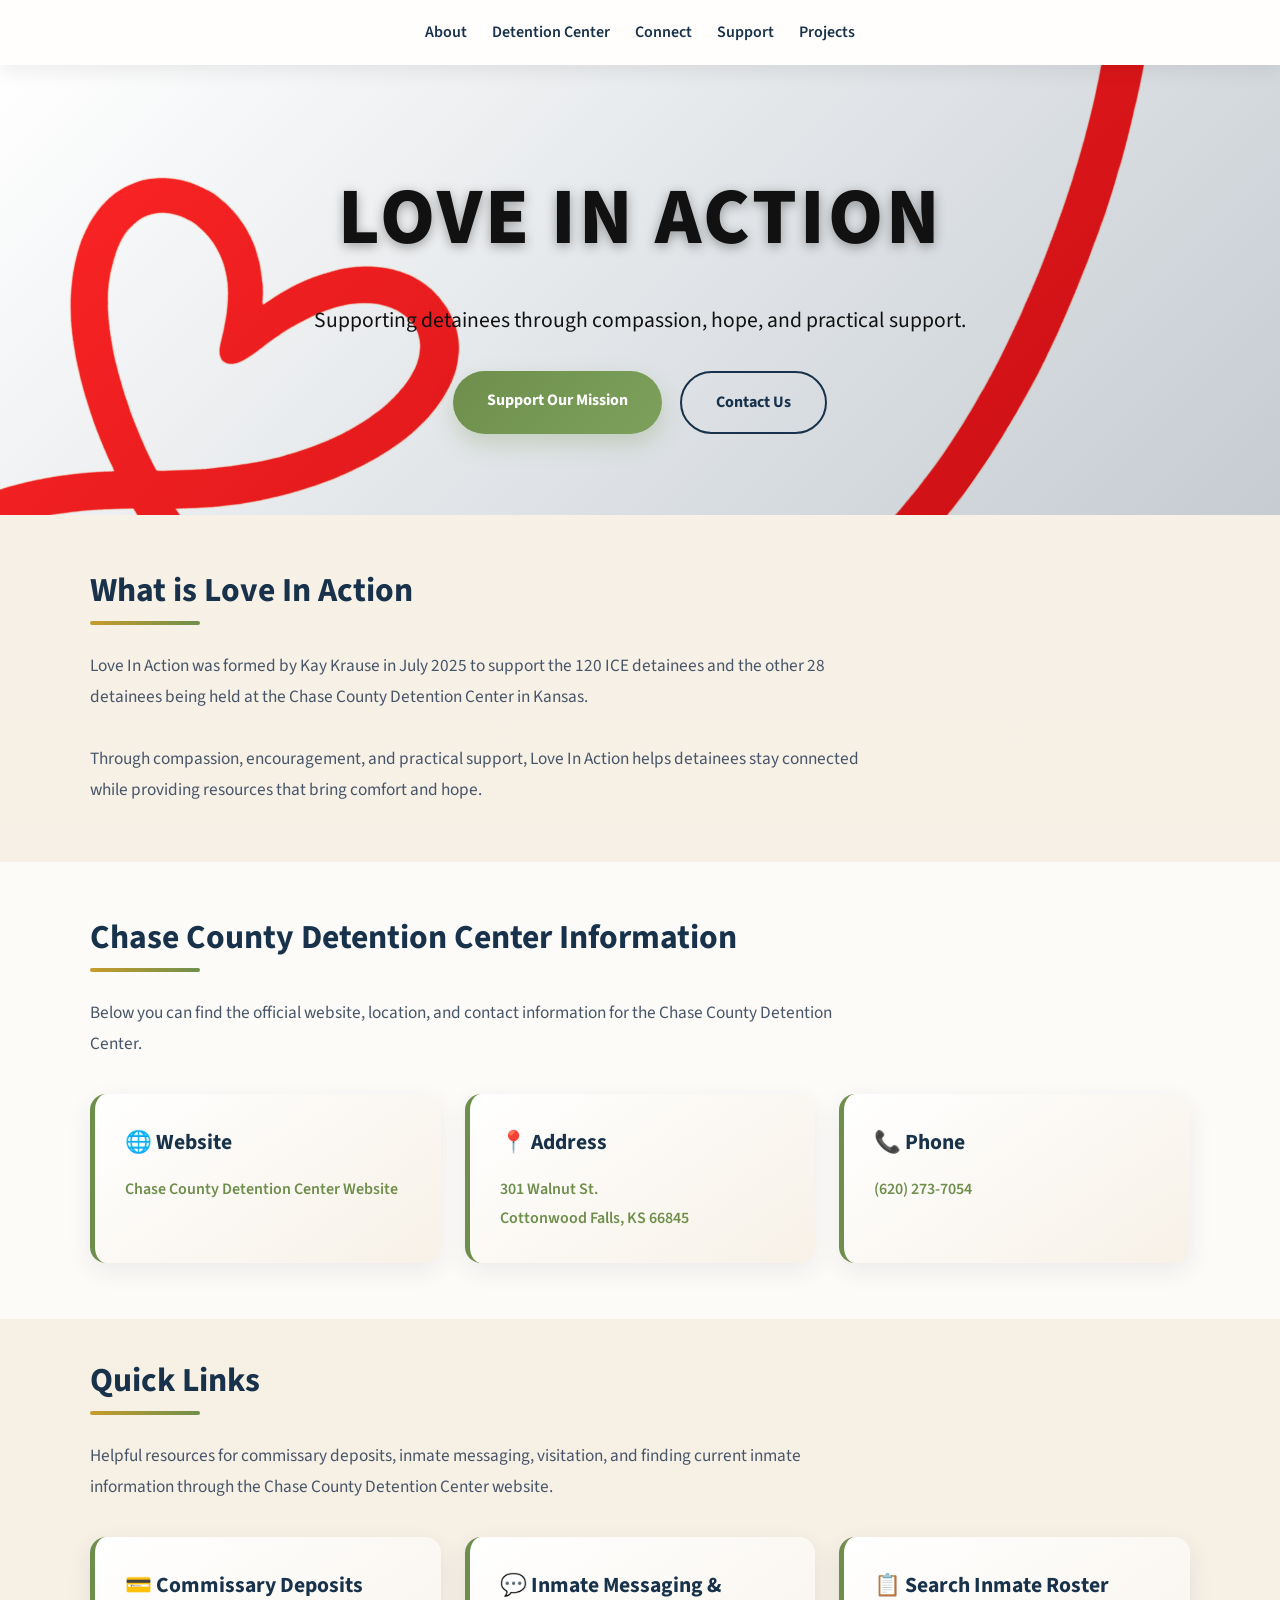
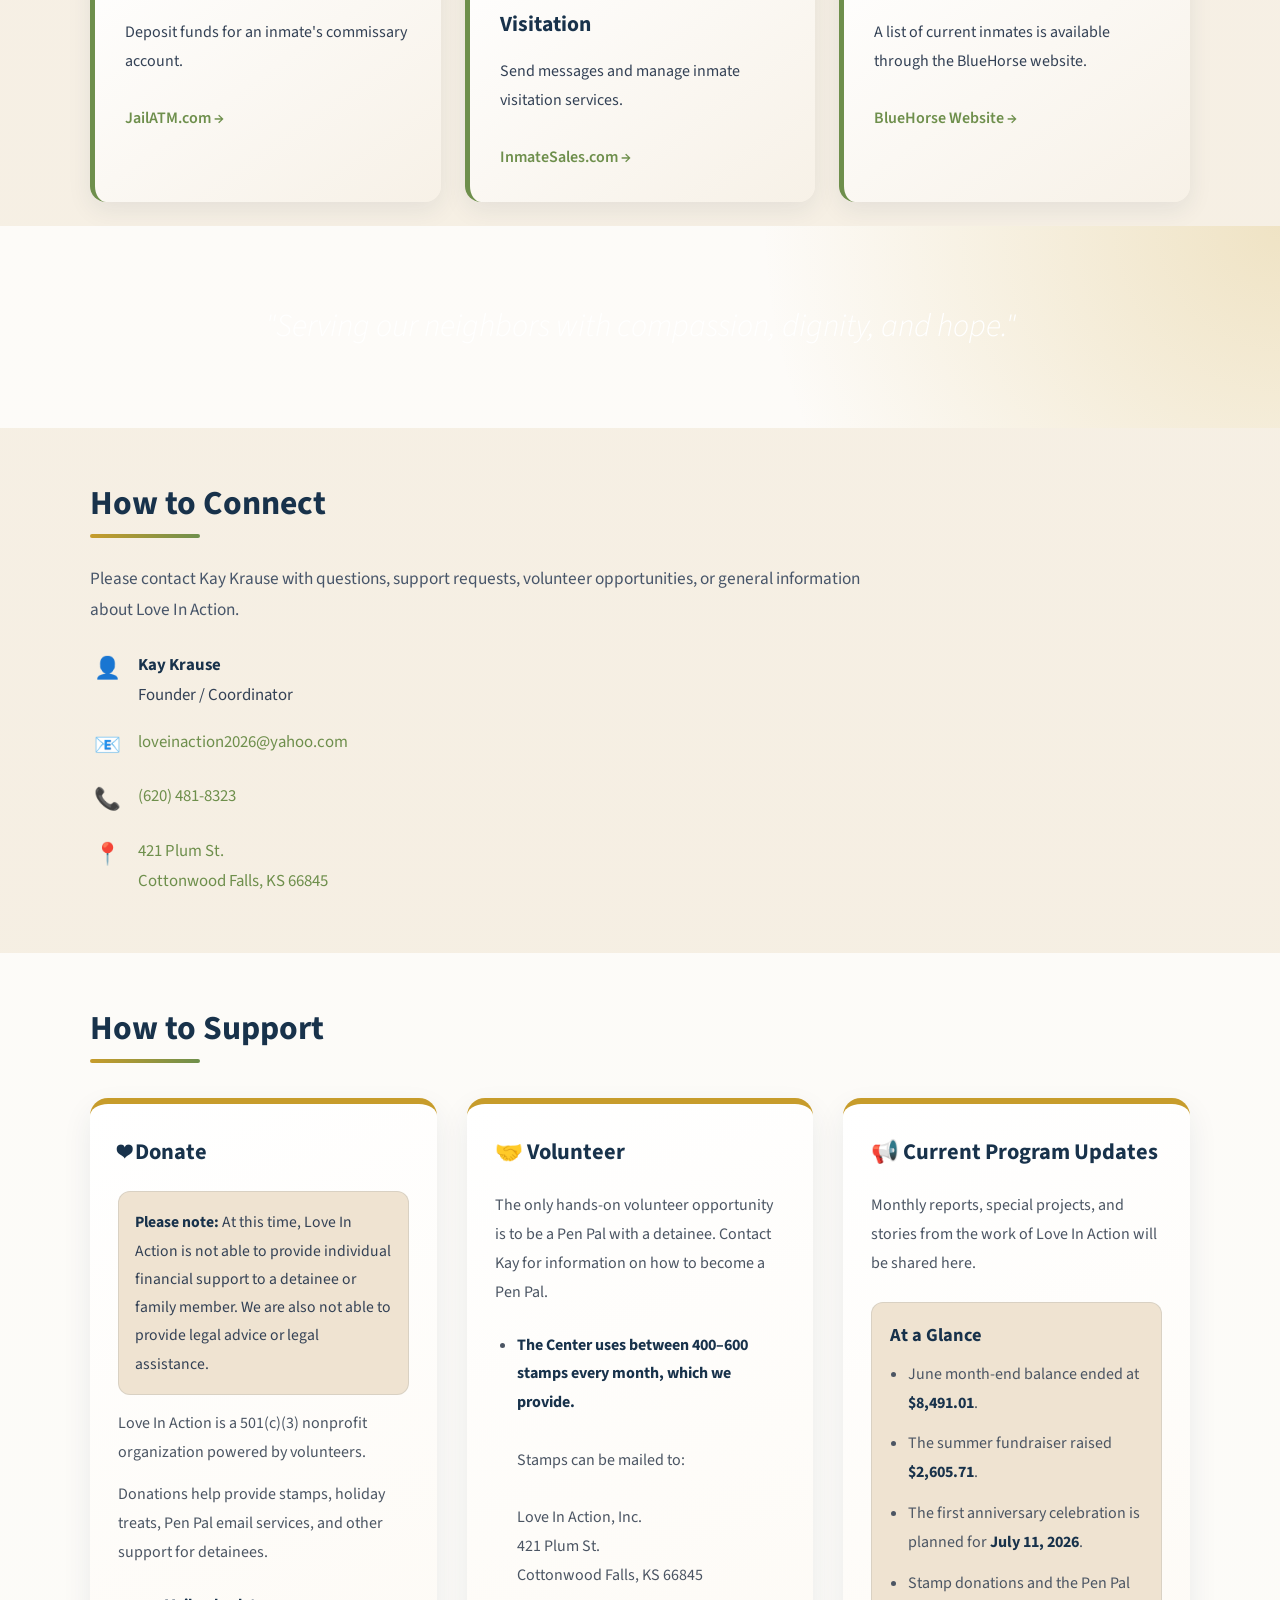
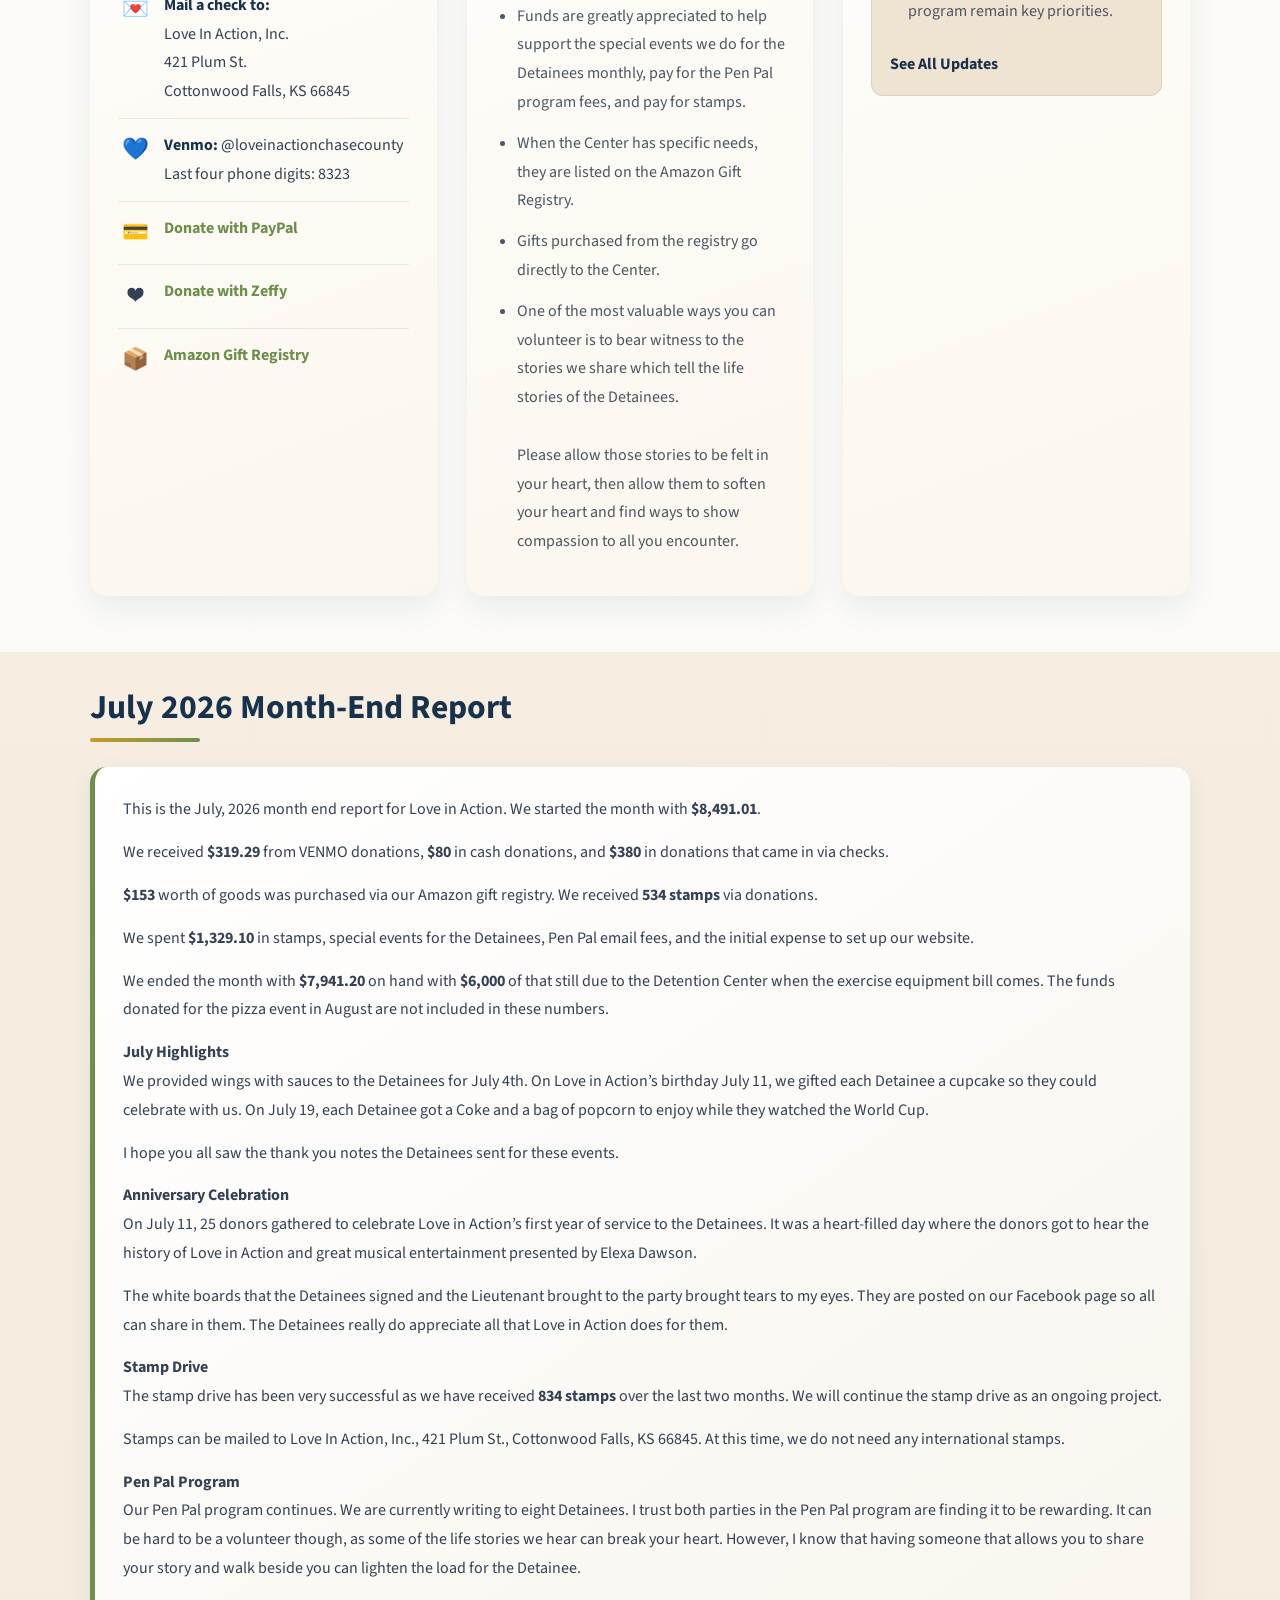
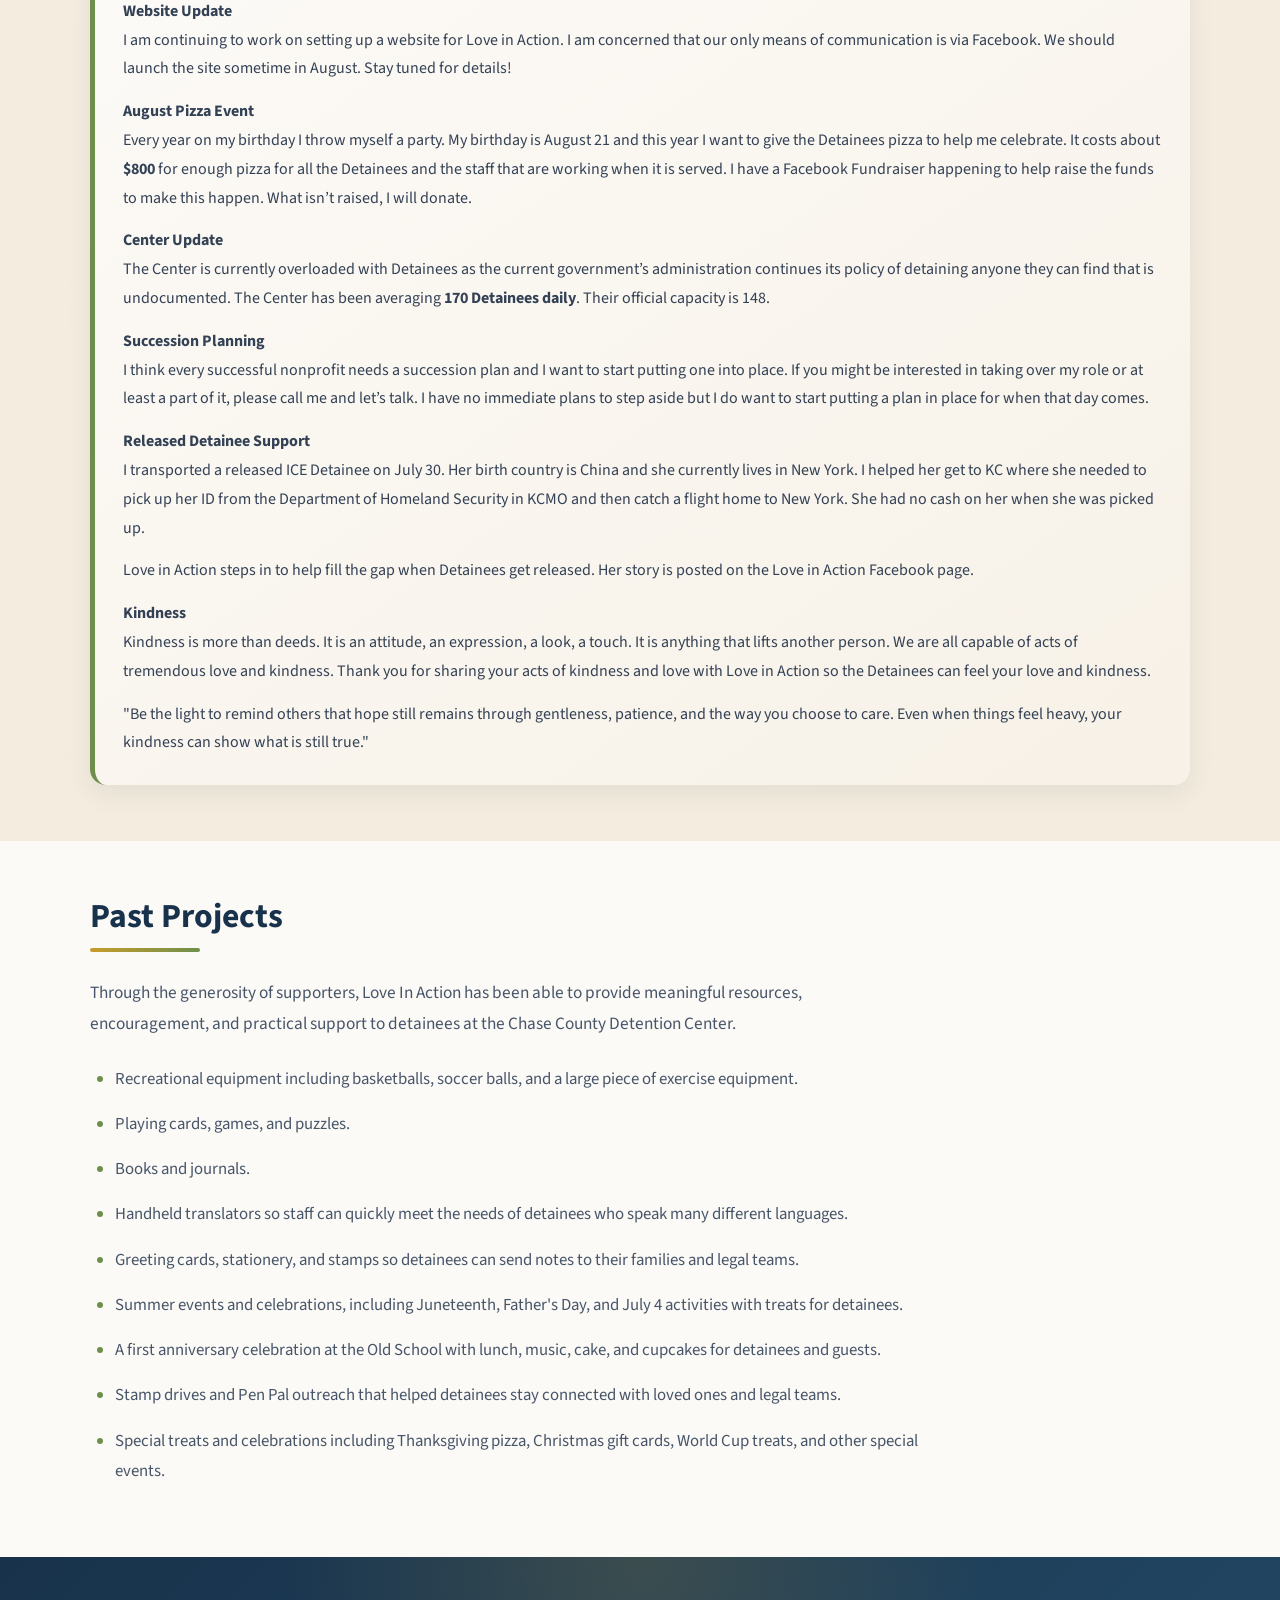
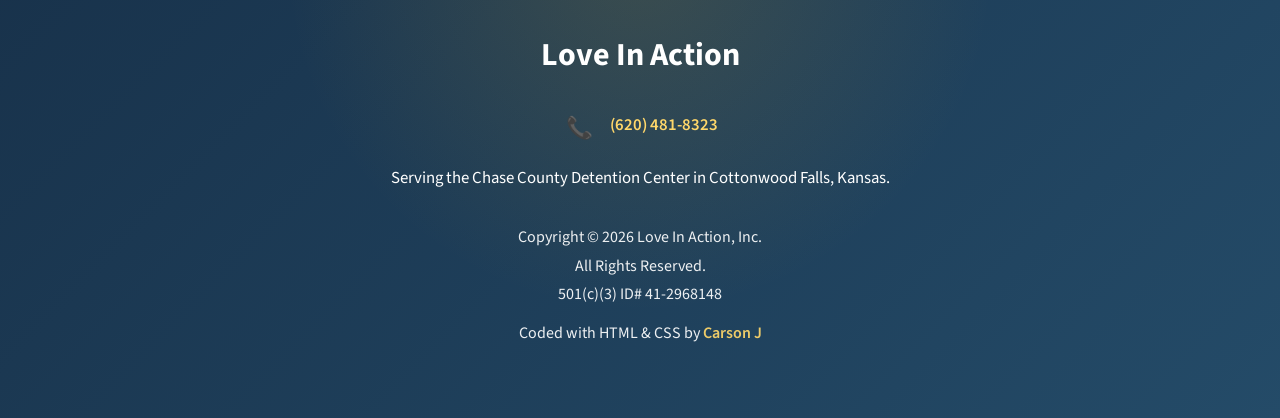
==== commit c9fcbffa: "Add files via upload" ====
--- a/Love In Action/loveinaction.html
+++ b/Love In Action/loveinaction.html
@@ -452,7 +452,7 @@
 
 
 
-                    <a href="http://inmates.bluhorse.com/#" target="_blank">
+                    <a href="http://inmates.bluhorse.com/tab.aspx?ID=CCDC2" target="_blank">
 
                         BlueHorse Website →
 
@@ -1257,14 +1257,14 @@
 
 
 
-    <!-- June 2026 Report -->
+    <!-- July 2026 Report -->
 
     <section id="report" class="report-section">
 
         <div class="container">
 
             <h2 class="section-title">
-                June 2026 Month-End Report
+                July 2026 Month-End Report
             </h2>
 
             <div class="divider"></div>
@@ -1272,99 +1272,130 @@
             <div class="report-card">
 
                 <p>
-                    We began June with <strong>$7,159.90</strong> on hand. Our summer event fundraiser raised
-                    <strong>$2,605.71</strong>.
-                </p>
-
-                <p>
-                    We spent <strong>$1,274.60</strong> on stamps, a TV, summer events, and Pen Pal emails.
-                    We ended the month with <strong>$8,491.01</strong>.
-                </p>
-
-                <p>
-                    We still owe the Detention Center money for our half of the exercise equipment,
-                    approximately <strong>$6,000</strong>, but payment has not yet been received.
-                </p>
-
-                <p>
-                    We also received <strong>300 stamps</strong> plus approximately <strong>$335 worth of goods</strong>
-                    sent to the Center through Amazon.
-                </p>
-
-                <h4>Summer Events</h4>
-
-                <p>
-                    The Juneteenth summer event and Father's Day event, featuring Coke and M&amp;M's,
-                    were well received by the Detainees.
-                </p>
-
-                <p>
-                    Love In Action provided chicken wings that will be cooked and served by the Center for the
-                    Detainees on July 4.
-                </p>
-
-                <p>
-                    The summer fundraiser surpassed the original goal of $1,000 by raising $2,605.71.
-                </p>
-
-                <h4>First Anniversary Celebration</h4>
-
-                <p>
-                    Love In Action will celebrate its first year of existence on July 11, 2026.
-                </p>
-
-                <p>
-                    The celebration will be held at the Old School located at 518 3rd St. in Cottonwood Falls,
-                    KS at noon.
-                </p>
-
-                <ul>
-                    <li>Lunch will be served.</li>
-                    <li>Musical entertainment by Elexa Dawson.</li>
-                    <li>Cake and ice cream will be provided.</li>
-                    <li>The Detainees will receive a cupcake to celebrate.</li>
-                    <li>Everyone is invited to this family-friendly event.</li>
-                </ul>
+                    This is the July, 2026 month end report for Love in Action. We started the month with
+                    <strong>$8,491.01</strong>.
+                </p>
+
+                <p>
+                    We received <strong>$319.29</strong> from VENMO donations, <strong>$80</strong> in cash donations,
+                    and <strong>$380</strong> in donations that came in via checks.
+                </p>
+
+                <p>
+                    <strong>$153</strong> worth of goods was purchased via our Amazon gift registry.
+                    We received <strong>534 stamps</strong> via donations.
+                </p>
+
+                <p>
+                    We spent <strong>$1,329.10</strong> in stamps, special events for the Detainees,
+                    Pen Pal email fees, and the initial expense to set up our website.
+                </p>
+
+                <p>
+                    We ended the month with <strong>$7,941.20</strong> on hand with <strong>$6,000</strong> of that
+                    still due to the Detention Center when the exercise equipment bill comes.
+                    The funds donated for the pizza event in August are not included in these numbers.
+                </p>
+
+                <h4>July Highlights</h4>
+
+                <p>
+                    We provided wings with sauces to the Detainees for July 4th. On Love in Action’s birthday July 11,
+                    we gifted each Detainee a cupcake so they could celebrate with us. On July 19, each Detainee got a
+                    Coke and a bag of popcorn to enjoy while they watched the World Cup.
+                </p>
+
+                <p>
+                    I hope you all saw the thank you notes the Detainees sent for these events.
+                </p>
+
+                <h4>Anniversary Celebration</h4>
+
+                <p>
+                    On July 11, 25 donors gathered to celebrate Love in Action’s first year of service to the Detainees.
+                    It was a heart-filled day where the donors got to hear the history of Love in Action and great musical
+                    entertainment presented by Elexa Dawson.
+                </p>
+
+                <p>
+                    The white boards that the Detainees signed and the Lieutenant brought to the party brought tears to my
+                    eyes. They are posted on our Facebook page so all can share in them. The Detainees really do appreciate
+                    all that Love in Action does for them.
+                </p>
 
                 <h4>Stamp Drive</h4>
 
                 <p>
-                    Stamps are the biggest ongoing expense for Love In Action. The Detainees use between
-                    <strong>400 and 600 stamps each month</strong> sending cards and letters to loved ones and
-                    legal teams.
-                </p>
-
-                <p>
-                    Stamps may be mailed to:
-                </p>
-
-                <p>
-                    Love In Action, Inc.<br>
-                    421 Plum St.<br>
-                    Cottonwood Falls, KS 66845
+                    The stamp drive has been very successful as we have received <strong>834 stamps</strong> over the last two
+                    months. We will continue the stamp drive as an ongoing project.
+                </p>
+
+                <p>
+                    Stamps can be mailed to Love In Action, Inc., 421 Plum St., Cottonwood Falls, KS 66845.
+                    At this time, we do not need any international stamps.
                 </p>
 
                 <h4>Pen Pal Program</h4>
 
                 <p>
-                    We currently have seven Pen Pals writing to Detainees. We will be making changes to the
-                    program to help reset it and encourage more Detainees to sign up.
-                </p>
-
-                <h4>Looking Ahead</h4>
-
-                <p>
-                    Plans are being made for additional event days through the end of summer and into fall and winter.
-                    Another fundraiser is not expected until late fall unless the Center has another major project that
-                    needs support.
-                </p>
-
-                <h4>Thank You</h4>
-
-                <p>
-                    Love In Action extends gratitude to everyone who reads and shares posts, sends stamps, purchases
-                    registry items, donates, volunteers, and helps share the stories of the Detainees. Every act of
-                    love reminds them that they are seen, heard, and loved.
+                    Our Pen Pal program continues. We are currently writing to eight Detainees.
+                    I trust both parties in the Pen Pal program are finding it to be rewarding. It can be hard to be a
+                    volunteer though, as some of the life stories we hear can break your heart. However, I know that having
+                    someone that allows you to share your story and walk beside you can lighten the load for the Detainee.
+                </p>
+
+                <h4>Website Update</h4>
+
+                <p>
+                    I am continuing to work on setting up a website for Love in Action. I am concerned that our only means
+                    of communication is via Facebook. We should launch the site sometime in August. Stay tuned for details!
+                </p>
+
+                <h4>August Pizza Event</h4>
+
+                <p>
+                    Every year on my birthday I throw myself a party. My birthday is August 21 and this year I want to give
+                    the Detainees pizza to help me celebrate. It costs about <strong>$800</strong> for enough pizza for all the
+                    Detainees and the staff that are working when it is served. I have a Facebook Fundraiser happening to help
+                    raise the funds to make this happen. What isn’t raised, I will donate.
+                </p>
+
+                <h4>Center Update</h4>
+
+                <p>
+                    The Center is currently overloaded with Detainees as the current government’s administration continues its
+                    policy of detaining anyone they can find that is undocumented. The Center has been averaging <strong>170
+                    Detainees daily</strong>. Their official capacity is 148.
+                </p>
+
+                <h4>Succession Planning</h4>
+
+                <p>
+                    I think every successful nonprofit needs a succession plan and I want to start putting one into place.
+                    If you might be interested in taking over my role or at least a part of it, please call me and let’s talk.
+                    I have no immediate plans to step aside but I do want to start putting a plan in place for when that day
+                    comes.
+                </p>
+
+                <h4>Released Detainee Support</h4>
+
+                <p>
+                    I transported a released ICE Detainee on July 30. Her birth country is China and she currently lives in New
+                    York. I helped her get to KC where she needed to pick up her ID from the Department of Homeland Security in
+                    KCMO and then catch a flight home to New York. She had no cash on her when she was picked up.
+                </p>
+
+                <p>
+                    Love in Action steps in to help fill the gap when Detainees get released. Her story is posted on the Love in
+                    Action Facebook page.
+                </p>
+
+                <h4>Kindness</h4>
+
+                <p>
+                    Kindness is more than deeds. It is an attitude, an expression, a look, a touch. It is anything that lifts
+                    another person. We are all capable of acts of tremendous love and kindness. Thank you for sharing your acts
+                    of kindness and love with Love in Action so the Detainees can feel your love and kindness.
                 </p>
 
                 <blockquote>
@@ -1687,7 +1718,7 @@
 
 
 
-                    <a href="https://www.youtube.com/@hisqueezy" target="_blank">
+                    <a href="https://contactcarson.netlify.app" target="_blank">
 
 
                         Carson J
